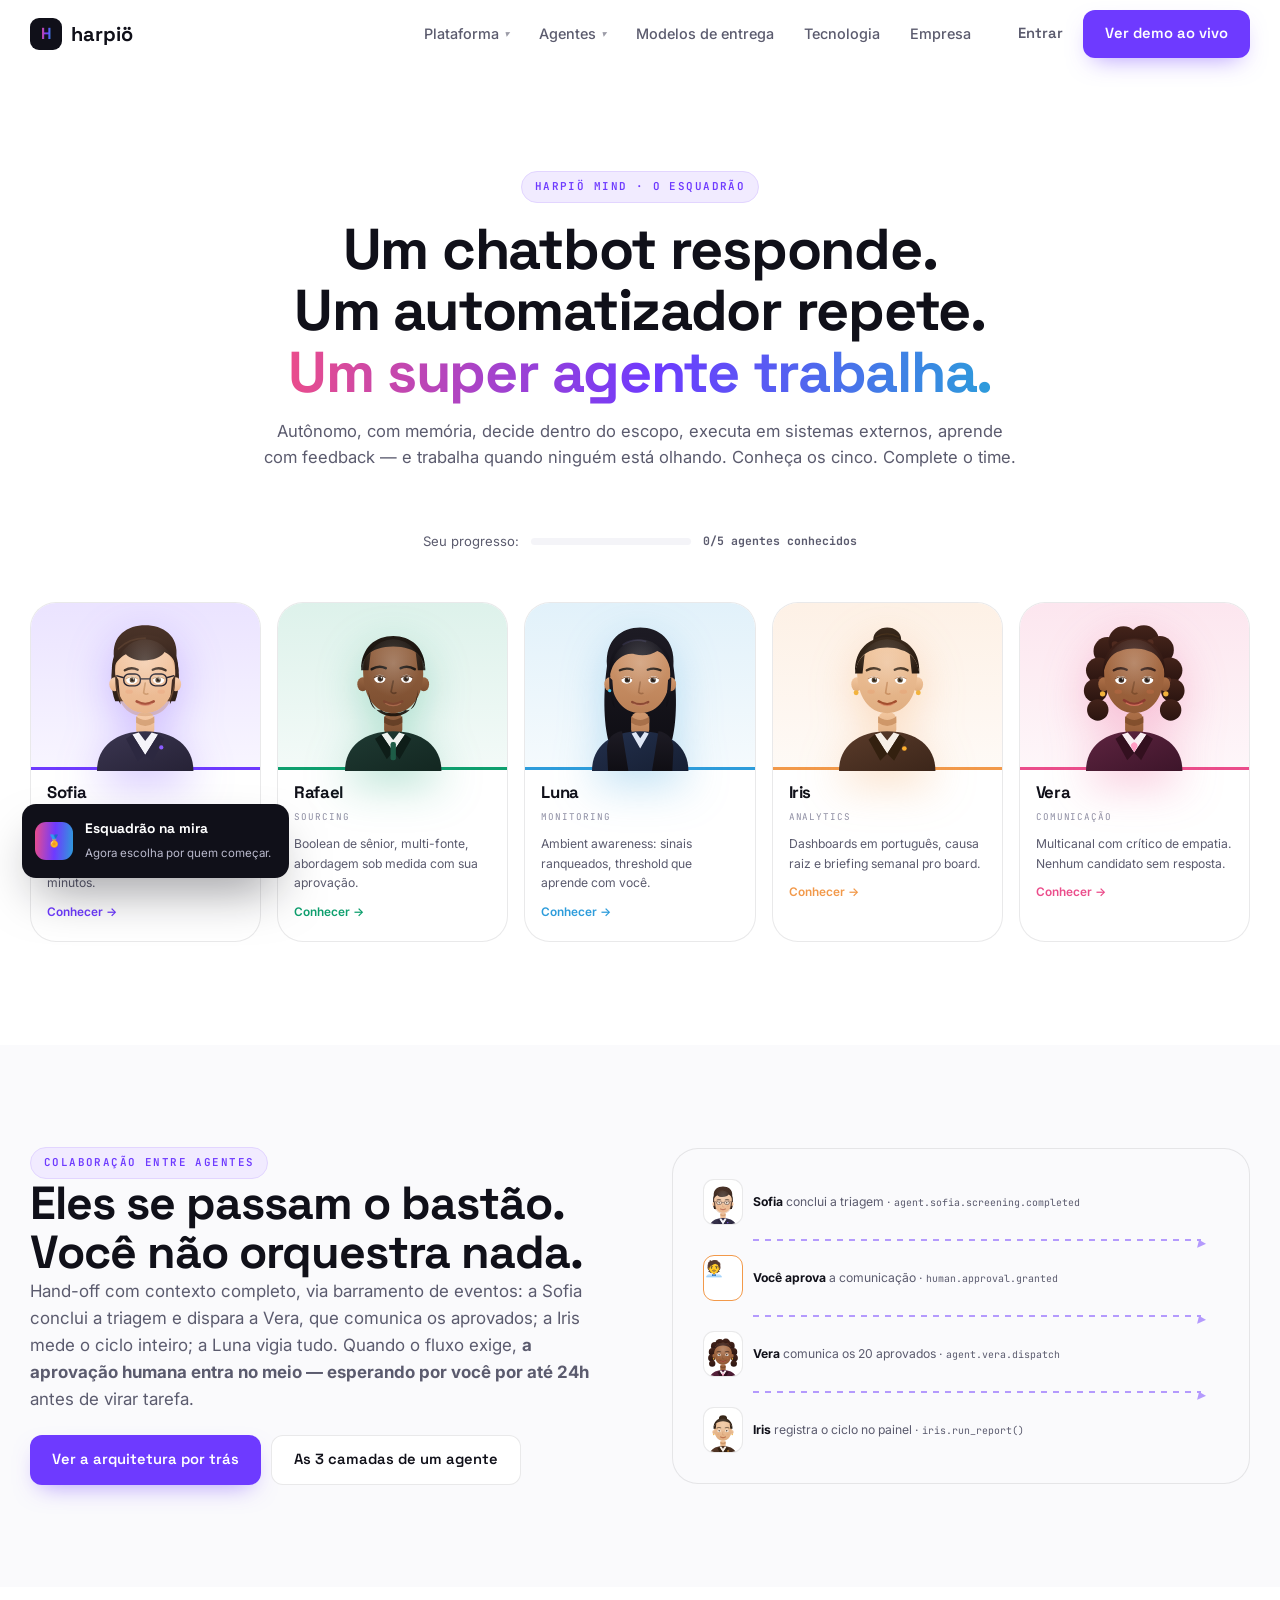
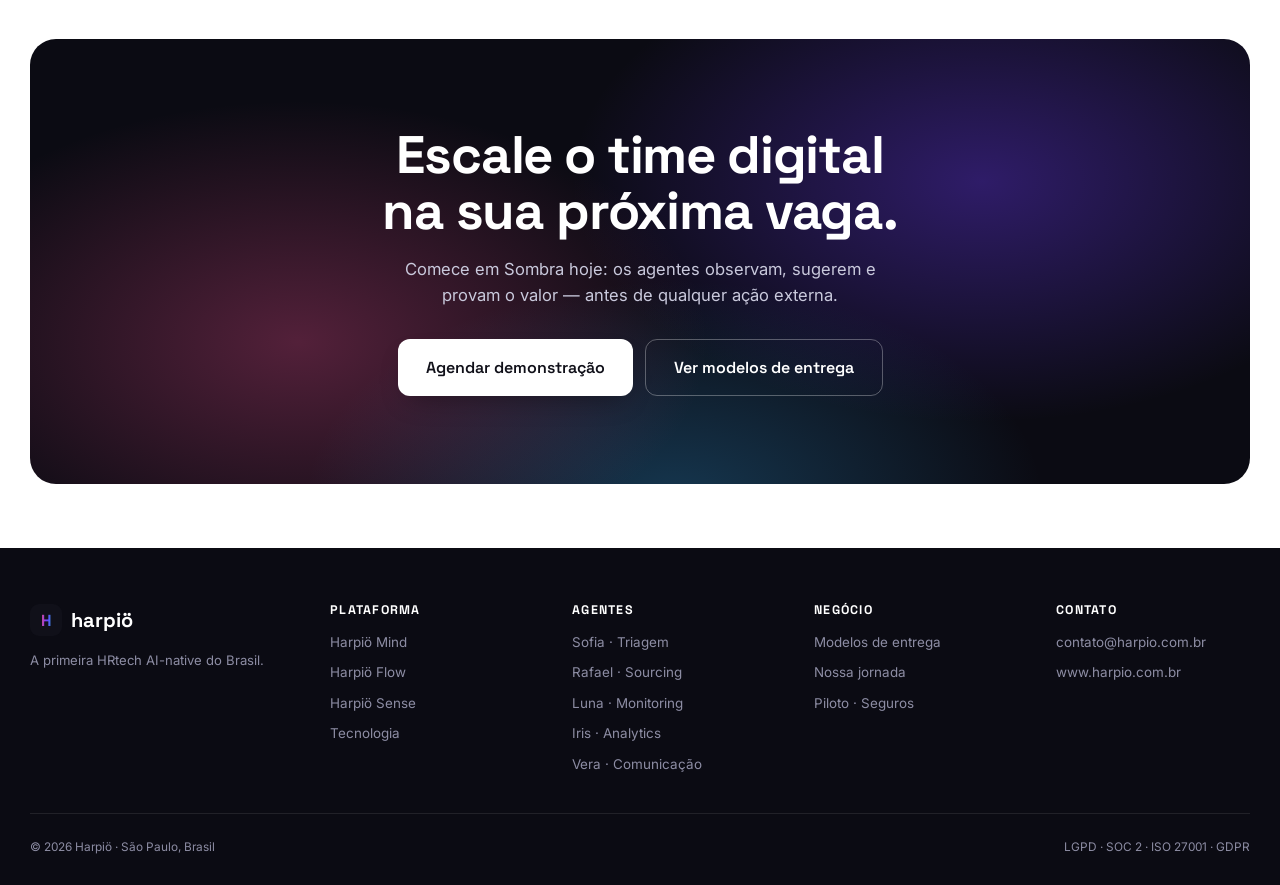
==== agentes/index.html @ d069aa5c "Reconstrói o site como plataforma multi-página profissional de R&S Reescrita completa centrada no mo" ====
<!DOCTYPE html>
<html lang="pt-BR">
<head>
  <meta charset="UTF-8" />
  <meta name="viewport" content="width=device-width, initial-scale=1.0" />
  <title>O time de Super Agentes — Harpiö Mind</title>
  <meta name="description" content="Sofia, Rafael, Luna, Iris e Vera: o esquadrão de super agentes de R&S da Harpiö. Conheça cada um e veja como eles colaboram entre si." />
  <link rel="preconnect" href="https://fonts.googleapis.com" />
  <link rel="preconnect" href="https://fonts.gstatic.com" crossorigin />
  <link href="https://fonts.googleapis.com/css2?family=Space+Grotesk:wght@400;500;600;700&family=Inter:wght@400;500;600;700&family=JetBrains+Mono:wght@400;500;600&display=swap" rel="stylesheet" />
  <link rel="stylesheet" href="../assets/css/styles.css" />
  <link rel="icon" href="data:image/svg+xml,<svg xmlns='http://www.w3.org/2000/svg' viewBox='0 0 64 64'><rect width='64' height='64' rx='15' fill='%23101019'/><text x='32' y='44' font-size='34' font-family='Arial' font-weight='bold' text-anchor='middle' fill='%236e3aff'>H</text></svg>" />
</head>
<body data-page="hub" data-sprite="../assets/img/personas.svg">

<div class="pbar" id="pbar" aria-hidden="true"></div>
<div class="toast" id="toast" role="status" aria-live="polite"><span class="toast__medal">🏅</span><div><b class="toast__title"></b><span class="toast__sub"></span></div></div>

<header class="header" id="header">
  <div class="container header__inner">
    <a href="../index.html" class="logo" aria-label="Harpiö"><span class="logo__mark"></span><span>harpiö</span></a>
    <nav class="nav" id="nav" aria-label="Principal">
      <div class="menu">
        <button aria-haspopup="true">Plataforma <i class="caretico">▾</i></button>
        <div class="menu__panel">
          <a href="../plataforma.html#mind"><span class="menu__dot" style="background:var(--violet)">◆</span><span><b>Harpiö Mind</b><span>5 super agentes · 500+ skills</span></span></a>
          <a href="../plataforma.html#flow"><span class="menu__dot" style="background:var(--blue)">▦</span><span><b>Harpiö Flow</b><span>o ATS nativo de agentes</span></span></a>
          <a href="../plataforma.html#sense"><span class="menu__dot" style="background:var(--amber)">✦</span><span><b>Harpiö Sense</b><span>capacitação AI-firsting</span></span></a>
        </div>
      </div>
      <div class="menu">
        <button aria-haspopup="true">Agentes <i class="caretico">▾</i></button>
        <div class="menu__panel">
          <a href="index.html"><span class="menu__dot" style="background:var(--ink)">★</span><span><b>Conhecer o time</b><span>o esquadrão completo</span></span></a>
          <a href="sofia.html"><span class="menu__face"><svg><use href="../assets/img/personas.svg#ps-sofia"/></svg></span><span><b>Sofia</b><span>Triagem</span></span></a>
          <a href="rafael.html"><span class="menu__face"><svg><use href="../assets/img/personas.svg#ps-rafael"/></svg></span><span><b>Rafael</b><span>Sourcing</span></span></a>
          <a href="luna.html"><span class="menu__face"><svg><use href="../assets/img/personas.svg#ps-luna"/></svg></span><span><b>Luna</b><span>Monitoring</span></span></a>
          <a href="iris.html"><span class="menu__face"><svg><use href="../assets/img/personas.svg#ps-iris"/></svg></span><span><b>Iris</b><span>Analytics</span></span></a>
          <a href="vera.html"><span class="menu__face"><svg><use href="../assets/img/personas.svg#ps-vera"/></svg></span><span><b>Vera</b><span>Comunicação</span></span></a>
        </div>
      </div>
      <a href="../modelos.html">Modelos de entrega</a>
      <a href="../tecnologia.html">Tecnologia</a>
      <a href="../empresa.html">Empresa</a>
    </nav>
    <div class="header__cta">
      <a href="#" class="btn btn--ghost">Entrar</a>
      <a href="../index.html#cta" class="btn btn--violet">Ver demo ao vivo</a>
    </div>
    <button class="burger" id="burger" aria-label="Abrir menu" aria-expanded="false"><span></span><span></span><span></span></button>
  </div>
</header>

<main>

<section class="section" style="padding-bottom:30px">
  <div class="container">
    <div class="section__head reveal">
      <span class="eyebrow">Harpiö Mind · o esquadrão</span>
      <h2 style="font-size:clamp(2.2rem,5vw,3.6rem)">Um chatbot responde.<br/>Um automatizador repete.<br/><span class="grad-text">Um super agente trabalha.</span></h2>
      <p>Autônomo, com memória, decide dentro do escopo, executa em sistemas externos, aprende com feedback — e trabalha quando ninguém está olhando. Conheça os cinco. Complete o time.</p>
    </div>
    <div class="teambar reveal d1">
      <span>Seu progresso:</span>
      <div class="teambar__track"><div class="teambar__fill"></div></div>
      <b><span data-teamcount>0</span>/5 agentes conhecidos</b>
    </div>
  </div>
</section>

<section class="section" style="padding-top:20px" data-achieve="hub|Esquadrão na mira|Agora escolha por quem começar.">
  <div class="container">
    <div class="team">
      <a class="tmember tmember--sofia reveal" href="sofia.html" data-member="sofia">
        <span class="tmember__check">✓</span>
        <div class="tmember__photo"><svg><use href="../assets/img/personas.svg#ps-sofia"/></svg></div>
        <div class="tmember__meta"><h3>Sofia</h3><span>Triagem</span><p>Avaliação multicritério com evidência. 240 CVs em ~12 minutos.</p><b class="tmember__cta">Conhecer →</b></div>
      </a>
      <a class="tmember tmember--rafael reveal d1" href="rafael.html" data-member="rafael">
        <span class="tmember__check">✓</span>
        <div class="tmember__photo"><svg><use href="../assets/img/personas.svg#ps-rafael"/></svg></div>
        <div class="tmember__meta"><h3>Rafael</h3><span>Sourcing</span><p>Boolean de sênior, multi-fonte, abordagem sob medida com sua aprovação.</p><b class="tmember__cta">Conhecer →</b></div>
      </a>
      <a class="tmember tmember--luna reveal d2" href="luna.html" data-member="luna">
        <span class="tmember__check">✓</span>
        <div class="tmember__photo"><svg><use href="../assets/img/personas.svg#ps-luna"/></svg></div>
        <div class="tmember__meta"><h3>Luna</h3><span>Monitoring</span><p>Ambient awareness: sinais ranqueados, threshold que aprende com você.</p><b class="tmember__cta">Conhecer →</b></div>
      </a>
      <a class="tmember tmember--iris reveal d3" href="iris.html" data-member="iris">
        <span class="tmember__check">✓</span>
        <div class="tmember__photo"><svg><use href="../assets/img/personas.svg#ps-iris"/></svg></div>
        <div class="tmember__meta"><h3>Iris</h3><span>Analytics</span><p>Dashboards em português, causa raiz e briefing semanal pro board.</p><b class="tmember__cta">Conhecer →</b></div>
      </a>
      <a class="tmember tmember--vera reveal d4" href="vera.html" data-member="vera">
        <span class="tmember__check">✓</span>
        <div class="tmember__photo"><svg><use href="../assets/img/personas.svg#ps-vera"/></svg></div>
        <div class="tmember__meta"><h3>Vera</h3><span>Comunicação</span><p>Multicanal com crítico de empatia. Nenhum candidato sem resposta.</p><b class="tmember__cta">Conhecer →</b></div>
      </a>
    </div>
  </div>
</section>

<section class="section section--alt">
  <div class="container collab">
    <div>
      <span class="eyebrow reveal">Colaboração entre agentes</span>
      <h2 class="reveal d1">Eles se passam o bastão.<br/>Você não orquestra nada.</h2>
      <p class="lead reveal d2">Hand-off com contexto completo, via barramento de eventos: a Sofia conclui a triagem e dispara a Vera, que comunica os aprovados; a Iris mede o ciclo inteiro; a Luna vigia tudo. Quando o fluxo exige, <strong>a aprovação humana entra no meio — esperando por você por até 24h</strong> antes de virar tarefa.</p>
      <div class="ahero__actions reveal d3" style="margin-top:22px">
        <a href="../tecnologia.html" class="btn btn--violet">Ver a arquitetura por trás</a>
        <a href="../plataforma.html#mind" class="btn btn--line">As 3 camadas de um agente</a>
      </div>
    </div>
    <div class="collab__diagram reveal d2" aria-hidden="true">
      <div class="collab__row">
        <span class="collab__face"><svg><use href="../assets/img/personas.svg#ps-sofia"/></svg></span>
        <p><b>Sofia</b> conclui a triagem · <span class="mono" style="font-size:.62rem">agent.sofia.screening.completed</span></p>
      </div>
      <div class="collab__row"><span style="width:40px"></span><i class="collab__arrow"></i><span style="width:8px"></span></div>
      <div class="collab__row">
        <span class="collab__face" style="border-color:var(--amber)">🧑‍💼</span>
        <p><b>Você aprova</b> a comunicação · <span class="mono" style="font-size:.62rem">human.approval.granted</span></p>
      </div>
      <div class="collab__row"><span style="width:40px"></span><i class="collab__arrow"></i><span style="width:8px"></span></div>
      <div class="collab__row">
        <span class="collab__face"><svg><use href="../assets/img/personas.svg#ps-vera"/></svg></span>
        <p><b>Vera</b> comunica os 20 aprovados · <span class="mono" style="font-size:.62rem">agent.vera.dispatch</span></p>
      </div>
      <div class="collab__row"><span style="width:40px"></span><i class="collab__arrow"></i><span style="width:8px"></span></div>
      <div class="collab__row">
        <span class="collab__face"><svg><use href="../assets/img/personas.svg#ps-iris"/></svg></span>
        <p><b>Iris</b> registra o ciclo no painel · <span class="mono" style="font-size:.62rem">iris.run_report()</span></p>
      </div>
    </div>
  </div>
</section>

<section class="ctafinal">
  <div class="container">
    <div class="ctafinal__box reveal">
      <h2>Escale o time digital<br/>na sua próxima vaga.</h2>
      <p>Comece em Sombra hoje: os agentes observam, sugerem e provam o valor — antes de qualquer ação externa.</p>
      <div class="ctafinal__actions">
        <a href="mailto:contato@harpio.com.br" class="btn btn--white btn--lg">Agendar demonstração</a>
        <a href="../modelos.html" class="btn btn--line btn--lg" style="border-color:rgba(255,255,255,.3);color:#fff;background:transparent">Ver modelos de entrega</a>
      </div>
    </div>
  </div>
</section>
</main>

<footer class="footer">
  <div class="container footer__grid">
    <div class="footer__brand"><a href="../index.html" class="logo"><span class="logo__mark"></span><span>harpiö</span></a><p>A primeira HRtech AI-native do Brasil.</p></div>
    <nav class="footer__col" aria-label="Plataforma"><h4>Plataforma</h4><a href="../plataforma.html#mind">Harpiö Mind</a><a href="../plataforma.html#flow">Harpiö Flow</a><a href="../plataforma.html#sense">Harpiö Sense</a><a href="../tecnologia.html">Tecnologia</a></nav>
    <nav class="footer__col" aria-label="Agentes"><h4>Agentes</h4><a href="sofia.html">Sofia · Triagem</a><a href="rafael.html">Rafael · Sourcing</a><a href="luna.html">Luna · Monitoring</a><a href="iris.html">Iris · Analytics</a><a href="vera.html">Vera · Comunicação</a></nav>
    <nav class="footer__col" aria-label="Negócio"><h4>Negócio</h4><a href="../modelos.html">Modelos de entrega</a><a href="../empresa.html#jornada">Nossa jornada</a><a href="../empresa.html#piloto">Piloto · Seguros</a></nav>
    <nav class="footer__col" aria-label="Contato"><h4>Contato</h4><a href="mailto:contato@harpio.com.br">contato@harpio.com.br</a><a href="#">www.harpio.com.br</a></nav>
  </div>
  <div class="container footer__base"><span>© 2026 Harpiö · São Paulo, Brasil</span><span>LGPD · SOC 2 · ISO 27001 · GDPR</span></div>
</footer>

<script src="../assets/js/main.js"></script>
</body>
</html>
---- assets/css/styles.css ----
/* ════════════════════════════════════════════════════════════
   HARPIÖ v3 · Plataforma AI-native de R&S
   Design profissional: branco/ink, violeta como acento,
   gradiente reservado a destaques. Demos de produto animadas,
   navegação gamificada, múltiplas páginas.
═════════════════════════════════════════════════════════════ */

@property --ga { syntax: "<angle>"; initial-value: 0deg; inherits: false; }

:root {
  --ink: #101019;
  --ink-2: #2a2a38;
  --soft: #5b5b6e;
  --faint: #8e8ea3;
  --paper: #ffffff;
  --bg: #fafafc;
  --surface: #f4f4f8;
  --line: rgba(16, 16, 25, 0.09);

  --violet: #6e3aff;
  --violet-soft: #f1ebff;
  --pink: #eb4d8b;
  --blue: #2d9cdb;
  --green: #0e9f6e;
  --amber: #f2994a;
  --red: #e5484d;

  --c-sofia: #6e3aff;
  --c-rafael: #0e9f6e;
  --c-luna: #2d9cdb;
  --c-iris: #f2994a;
  --c-vera: #eb4d8b;

  --grad: linear-gradient(93deg, #eb4d8b, #6e3aff 52%, #2d9cdb);

  --dark: #0b0b13;
  --dark-2: #12121d;
  --dline: rgba(255, 255, 255, 0.09);
  --dtext: #e8e8f2;
  --dsoft: #8d8da4;
  --neon: #3ddc97;

  --fd: "Space Grotesk", system-ui, sans-serif;
  --fb: "Inter", system-ui, sans-serif;
  --fm: "JetBrains Mono", ui-monospace, monospace;

  --r-sm: 12px;
  --r: 18px;
  --r-lg: 26px;
  --sh: 0 24px 60px -28px rgba(16, 16, 25, 0.25);
  --sh-soft: 0 10px 30px -16px rgba(16, 16, 25, 0.16);
  --hh: 68px;
}

*, *::before, *::after { box-sizing: border-box; margin: 0; padding: 0; }
html { scroll-behavior: smooth; scroll-padding-top: calc(var(--hh) + 16px); }
body { font-family: var(--fb); color: var(--ink); background: var(--paper); line-height: 1.6; -webkit-font-smoothing: antialiased; overflow-x: hidden; }
img, svg { display: block; max-width: 100%; }
a { color: inherit; text-decoration: none; }
ul, ol { list-style: none; }
button { font: inherit; background: none; border: none; cursor: pointer; color: inherit; }
::selection { background: var(--violet); color: #fff; }

h1, h2, h3, h4 { font-family: var(--fd); font-weight: 700; line-height: 1.07; letter-spacing: -0.022em; }
h1 { font-size: clamp(2.4rem, 5.6vw, 4.1rem); }
h2 { font-size: clamp(1.8rem, 3.8vw, 2.9rem); }
h3 { font-size: 1.25rem; }

.container { width: min(1220px, 100% - 48px); margin-inline: auto; }
.container--narrow { width: min(860px, 100% - 48px); }
.grad-text { background: var(--grad); -webkit-background-clip: text; background-clip: text; -webkit-text-fill-color: transparent; }

.reveal { opacity: 0; transform: translateY(24px); transition: opacity .7s ease, transform .7s cubic-bezier(.22,1,.36,1); }
.reveal.is-in { opacity: 1; transform: none; }
.d1 { transition-delay: .07s } .d2 { transition-delay: .14s } .d3 { transition-delay: .21s } .d4 { transition-delay: .28s }

/* ── botões ── */
.btn { display: inline-flex; align-items: center; justify-content: center; gap: 8px; font-family: var(--fd); font-weight: 600; font-size: .92rem; padding: 12px 22px; border-radius: 12px; white-space: nowrap; transition: transform .16s, box-shadow .16s, background .16s, color .16s, border-color .16s; }
.btn:hover { transform: translateY(-2px); }
.btn--primary { background: var(--ink); color: #fff; }
.btn--primary:hover { box-shadow: 0 14px 30px -12px rgba(16,16,25,.5); }
.btn--violet { background: var(--violet); color: #fff; box-shadow: 0 10px 24px -10px rgba(110,58,255,.55); }
.btn--violet:hover { box-shadow: 0 16px 32px -10px rgba(110,58,255,.6); }
.btn--grad { background: var(--grad); color: #fff; box-shadow: 0 10px 26px -10px rgba(110,58,255,.5); }
.btn--line { border: 1.5px solid var(--line); background: #fff; color: var(--ink); }
.btn--line:hover { border-color: var(--violet); color: var(--violet); }
.btn--ghost { color: var(--soft); padding-inline: 12px; }
.btn--ghost:hover { color: var(--ink); }
.btn--white { background: #fff; color: var(--ink); box-shadow: 0 12px 28px -12px rgba(0,0,0,.4); }
.btn--lg { padding: 15px 28px; font-size: 1rem; }
.btn--sm { padding: 8px 16px; font-size: .8rem; }

.eyebrow { display: inline-flex; align-items: center; gap: 8px; font-family: var(--fm); font-size: .68rem; font-weight: 600; text-transform: uppercase; letter-spacing: .13em; color: var(--violet); background: var(--violet-soft); border: 1px solid #e2d5ff; padding: 6px 13px; border-radius: 999px; }
.eyebrow--dark { color: var(--neon); background: rgba(61,220,151,.08); border-color: rgba(61,220,151,.22); }
.lead { color: var(--soft); font-size: 1.06rem; }
.mono { font-family: var(--fm); }

.section { padding: clamp(64px, 8vw, 110px) 0; }
.section--alt { background: var(--bg); }
.section--dark { background: var(--dark); color: var(--dtext); }
.section--dark h2, .section--dark h3 { color: #fff; }
.section__head { max-width: 760px; margin: 0 auto clamp(36px, 5vw, 60px); text-align: center; }
.section__head h2 { margin-top: 16px; }
.section__head p { color: var(--soft); margin-top: 14px; font-size: 1.04rem; }
.section--dark .section__head p { color: var(--dsoft); }
.rowhead { display: grid; grid-template-columns: 1.05fr .95fr; gap: 40px; align-items: end; margin-bottom: clamp(32px, 4vw, 52px); }
.rowhead h2 { margin-top: 14px; }
.rowhead p { color: var(--soft); padding-bottom: 4px; }
.section--dark .rowhead p { color: var(--dsoft); }

/* ════════ GAMIFICAÇÃO · barra, trilha, conquistas ════════ */
.pbar { position: fixed; top: 0; left: 0; height: 3px; width: 0; background: var(--grad); z-index: 90; transition: width .15s linear; }

.rail { position: fixed; right: 22px; top: 50%; transform: translateY(-50%); z-index: 40; display: flex; flex-direction: column; gap: 14px; align-items: center; }
.rail::before { content: ""; position: absolute; top: 6px; bottom: 6px; width: 2px; background: var(--line); z-index: -1; }
.rail a { position: relative; width: 11px; height: 11px; border-radius: 50%; background: #fff; border: 2px solid var(--line); transition: all .25s; }
.rail a:hover { border-color: var(--violet); transform: scale(1.25); }
.rail a.is-active { background: var(--violet); border-color: var(--violet); box-shadow: 0 0 0 5px rgba(110,58,255,.15); }
.rail a span { position: absolute; right: 22px; top: 50%; transform: translateY(-50%); font-family: var(--fm); font-size: .62rem; font-weight: 600; white-space: nowrap; background: var(--ink); color: #fff; padding: 4px 10px; border-radius: 7px; opacity: 0; pointer-events: none; transition: opacity .2s; }
.rail a:hover span { opacity: 1; }
.rail__score { font-family: var(--fm); font-size: .6rem; font-weight: 700; color: var(--violet); background: var(--violet-soft); border: 1px solid #e2d5ff; padding: 4px 7px; border-radius: 8px; }

.toast { position: fixed; left: 22px; bottom: 22px; z-index: 95; display: flex; align-items: center; gap: 12px; background: var(--ink); color: #fff; border-radius: 14px; padding: 13px 18px 13px 13px; box-shadow: 0 24px 50px -16px rgba(16,16,25,.5); transform: translateY(140%); transition: transform .5s cubic-bezier(.22,1,.36,1); max-width: 340px; }
.toast.is-on { transform: none; }
.toast__medal { width: 38px; height: 38px; flex-shrink: 0; display: grid; place-items: center; font-size: 1.1rem; background: var(--grad); border-radius: 11px; }
.toast b { display: block; font-family: var(--fd); font-size: .86rem; }
.toast span { font-size: .72rem; color: #b9b9cc; }

/* ════════ HEADER ════════ */
.header { position: sticky; top: 0; z-index: 50; background: rgba(255,255,255,.85); backdrop-filter: blur(16px); -webkit-backdrop-filter: blur(16px); border-bottom: 1px solid transparent; transition: border-color .3s, box-shadow .3s; }
.header.is-scrolled { border-bottom-color: var(--line); box-shadow: 0 8px 28px -22px rgba(16,16,25,.4); }
.header__inner { display: flex; align-items: center; gap: 22px; height: var(--hh); }
.logo { display: flex; align-items: center; gap: 9px; font-family: var(--fd); font-weight: 700; font-size: 1.25rem; }
.logo__mark { width: 32px; height: 32px; display: grid; place-items: center; color: #fff; font-size: 1rem; border-radius: 9px; background: var(--ink); }
.logo__mark::after { content: "H"; background: var(--grad); -webkit-background-clip: text; background-clip: text; -webkit-text-fill-color: transparent; }

.nav { display: flex; gap: 4px; margin-left: auto; font-size: .9rem; font-weight: 500; color: var(--soft); align-items: center; }
.nav > a, .menu > button { padding: 8px 13px; border-radius: 9px; transition: background .2s, color .2s; display: flex; align-items: center; gap: 5px; }
.nav > a:hover, .menu > button:hover { background: var(--surface); color: var(--ink); }
.nav > a.is-here { color: var(--violet); font-weight: 600; }
.menu { position: relative; }
.menu__panel { position: absolute; top: calc(100% + 8px); left: 0; min-width: 250px; background: #fff; border: 1px solid var(--line); border-radius: 14px; box-shadow: var(--sh); padding: 8px; opacity: 0; visibility: hidden; transform: translateY(8px); transition: all .22s; }
.menu:hover .menu__panel, .menu:focus-within .menu__panel { opacity: 1; visibility: visible; transform: none; }
.menu__panel a { display: flex; align-items: center; gap: 11px; padding: 10px 12px; border-radius: 10px; transition: background .15s; }
.menu__panel a:hover { background: var(--surface); }
.menu__panel a b { display: block; font-size: .86rem; color: var(--ink); font-weight: 600; }
.menu__panel a span { display: block; font-size: .7rem; color: var(--faint); }
.menu__dot { width: 30px; height: 30px; flex-shrink: 0; border-radius: 9px; display: grid; place-items: center; font-size: .8rem; color: #fff; }
.menu__face { width: 30px; height: 35px; flex-shrink: 0; border-radius: 9px; overflow: hidden; background: var(--surface); }
.menu__face svg { width: 100%; height: 120%; }
.caretico { font-size: .6rem; opacity: .6; }
.header__cta { display: flex; gap: 8px; }
.burger { display: none; flex-direction: column; gap: 5px; padding: 8px; }
.burger span { width: 22px; height: 2px; background: var(--ink); border-radius: 2px; }

/* ════════ HERO HOME ════════ */
.hero { position: relative; padding: clamp(48px, 6vw, 84px) 0 clamp(60px, 7vw, 96px); overflow: hidden; background: radial-gradient(70% 60% at 50% -8%, #f3edff 0%, rgba(243,237,255,0) 70%), var(--paper); }
.hero__grid { display: grid; grid-template-columns: .92fr 1.08fr; gap: clamp(36px, 5vw, 70px); align-items: center; }
.hero h1 { margin: 18px 0 16px; }
.hero__sub { color: var(--soft); font-size: 1.08rem; max-width: 50ch; }
.hero__sub strong { color: var(--ink); }
.hero__actions { display: flex; flex-wrap: wrap; gap: 12px; margin-top: 28px; }
.hero__proof { display: flex; flex-wrap: wrap; gap: clamp(18px, 2.6vw, 38px); margin-top: 38px; padding-top: 24px; border-top: 1px solid var(--line); }
.hero__proof li strong { font-family: var(--fd); font-size: 1.5rem; display: block; line-height: 1.1; }
.hero__proof li span { font-size: .74rem; color: var(--faint); }

/* ── janela de app (Flow) ── */
.window { position: relative; background: #fff; border: 1px solid var(--line); border-radius: 16px; box-shadow: var(--sh); overflow: hidden; font-size: .8rem; }
.window__bar { display: flex; align-items: center; gap: 10px; padding: 10px 14px; background: var(--bg); border-bottom: 1px solid var(--line); }
.wdots { display: flex; gap: 6px; }
.wdots i { width: 9px; height: 9px; border-radius: 50%; }
.wdots i:nth-child(1){background:#ff5f57}.wdots i:nth-child(2){background:#febc2e}.wdots i:nth-child(3){background:#28c840}
.window__url { flex: 1; max-width: 360px; margin-inline: auto; font-family: var(--fm); font-size: .64rem; color: var(--faint); background: #fff; border: 1px solid var(--line); border-radius: 8px; padding: 5px 12px; text-align: center; overflow: hidden; white-space: nowrap; text-overflow: ellipsis; }
.window__presence { display: flex; align-items: center; }
.presence { width: 24px; height: 24px; border-radius: 50%; border: 2px solid #fff; overflow: hidden; margin-left: -7px; position: relative; background: var(--surface); }
.presence svg { width: 100%; height: 130%; }
.presence i { position: absolute; right: 0; bottom: 0; width: 7px; height: 7px; border-radius: 50%; background: var(--green); border: 1.5px solid #fff; }

.window__body { display: grid; grid-template-columns: 148px 1fr 188px; min-height: 420px; }
.wside { border-right: 1px solid var(--line); background: var(--bg); padding: 14px 10px; display: flex; flex-direction: column; gap: 2px; }
.wside__logo { font-family: var(--fd); font-weight: 700; font-size: .8rem; padding: 0 8px 12px; }
.wside a { display: flex; align-items: center; gap: 8px; font-size: .72rem; font-weight: 500; color: var(--soft); padding: 7px 9px; border-radius: 8px; }
.wside a.is-on { background: var(--violet-soft); color: var(--violet); font-weight: 600; }
.wside a i { width: 7px; height: 7px; border-radius: 3px; background: currentColor; opacity: .55; }
.wside__foot { margin-top: auto; font-family: var(--fm); font-size: .58rem; color: var(--faint); padding: 8px; border-top: 1px dashed var(--line); }

.wmain { padding: 14px; display: flex; flex-direction: column; gap: 12px; min-width: 0; }
.wkpis { display: flex; gap: 8px; }
.wkpi { flex: 1; background: var(--bg); border: 1px solid var(--line); border-radius: 10px; padding: 8px 11px; }
.wkpi b { font-family: var(--fd); font-size: 1.02rem; display: block; line-height: 1.15; }
.wkpi span { font-size: .6rem; color: var(--faint); }
.wkpi em { font-style: normal; font-size: .58rem; font-weight: 700; color: var(--green); }
.wkpi em.down { color: var(--green); }

.kanban { display: grid; grid-template-columns: repeat(3, 1fr); gap: 8px; flex: 1; }
.kcol { background: var(--bg); border: 1px solid var(--line); border-radius: 12px; padding: 8px; display: flex; flex-direction: column; gap: 7px; min-width: 0; }
.kcol__head { display: flex; justify-content: space-between; align-items: center; font-size: .62rem; font-weight: 700; text-transform: uppercase; letter-spacing: .06em; color: var(--soft); padding: 2px 4px 4px; }
.kcol__head b { font-family: var(--fm); font-weight: 600; color: var(--faint); background: #fff; border: 1px solid var(--line); border-radius: 6px; padding: 1px 7px; }
.kcard { background: #fff; border: 1px solid var(--line); border-radius: 10px; padding: 8px 9px; box-shadow: 0 2px 6px -3px rgba(16,16,25,.12); transition: transform .9s cubic-bezier(.45,.05,.2,1), box-shadow .3s, opacity .4s; position: relative; }
.kcard b { display: block; font-size: .7rem; font-weight: 600; }
.kcard span { font-size: .58rem; color: var(--faint); }
.kcard.is-lift { box-shadow: 0 16px 30px -10px rgba(110,58,255,.4); z-index: 5; }
.kanban-drop { display: flex; flex-direction: column; gap: 7px; flex: 1; min-height: 40px; }
.screen__list { display: flex; flex-direction: column; gap: 8px; }
.channels { opacity: 0; transition: opacity .6s ease; }
.kscore { position: absolute; top: 7px; right: 8px; font-family: var(--fm); font-size: .6rem; font-weight: 700; color: #fff; background: var(--green); border-radius: 6px; padding: 1px 6px; opacity: 0; transform: scale(.4); transition: all .35s cubic-bezier(.34,1.56,.64,1); }
.kscore.is-on { opacity: 1; transform: none; }
.kghost { opacity: .35; border-style: dashed; }

.wrail { border-left: 1px solid var(--line); background: var(--bg); padding: 12px 10px; display: flex; flex-direction: column; gap: 10px; min-width: 0; }
.wrail__title { font-size: .6rem; font-weight: 700; text-transform: uppercase; letter-spacing: .08em; color: var(--faint); }
.feed { display: flex; flex-direction: column; gap: 6px; min-height: 132px; }
.feed__item { display: flex; gap: 7px; align-items: flex-start; background: #fff; border: 1px solid var(--line); border-radius: 9px; padding: 6px 8px; animation: feed-in .45s cubic-bezier(.22,1,.36,1); }
@keyframes feed-in { from { opacity: 0; transform: translateY(8px) } }
.feed__ava { width: 18px; height: 18px; border-radius: 50%; flex-shrink: 0; overflow: hidden; background: var(--surface); }
.feed__ava svg { width: 100%; height: 135%; }
.feed__item p { font-size: .6rem; line-height: 1.35; color: var(--ink-2); }
.feed__item p b { color: var(--ink); }
.feed__item time { font-size: .52rem; color: var(--faint); }

.console { background: var(--dark); border-radius: 10px; padding: 9px 10px; flex: 1; display: flex; flex-direction: column; gap: 4px; overflow: hidden; min-height: 120px; }
.console__title { font-family: var(--fm); font-size: .54rem; color: var(--dsoft); text-transform: uppercase; letter-spacing: .1em; margin-bottom: 2px; }
.console p { font-family: var(--fm); font-size: .58rem; color: #c8c8da; white-space: nowrap; overflow: hidden; text-overflow: ellipsis; animation: feed-in .4s ease; }
.console p b { color: var(--neon); font-weight: 500; }
.console p i { color: #7da9ff; font-style: normal; }

/* cursores de agente (multiplayer) */
.cursor { position: absolute; z-index: 20; left: 0; top: 0; pointer-events: none; transition: transform 1.1s cubic-bezier(.45,.05,.2,1), opacity .4s; opacity: 0; }
.cursor.is-on { opacity: 1; }
.cursor svg { width: 15px; height: 15px; filter: drop-shadow(0 2px 4px rgba(0,0,0,.3)); }
.cursor span { position: absolute; left: 13px; top: 13px; font-family: var(--fm); font-size: .56rem; font-weight: 600; color: #fff; padding: 2px 8px; border-radius: 99px; white-space: nowrap; }
.cursor--sofia span { background: var(--c-sofia); } .cursor--sofia svg path { fill: var(--c-sofia); }
.cursor--vera span { background: var(--c-vera); } .cursor--vera svg path { fill: var(--c-vera); }
.cursor--luna span { background: var(--c-luna); } .cursor--luna svg path { fill: var(--c-luna); }
.cursor--rafael span { background: var(--c-rafael); } .cursor--rafael svg path { fill: var(--c-rafael); }
.cursor--iris span { background: var(--c-iris); } .cursor--iris svg path { fill: var(--c-iris); }

.wtoast { position: absolute; right: 14px; bottom: 14px; z-index: 15; display: flex; gap: 8px; align-items: center; background: var(--ink); color: #fff; border-radius: 11px; padding: 9px 13px; font-size: .64rem; box-shadow: 0 18px 36px -12px rgba(16,16,25,.5); transform: translateY(130%); opacity: 0; transition: all .5s cubic-bezier(.22,1,.36,1); max-width: 78%; }
.wtoast.is-on { transform: none; opacity: 1; }
.wtoast i { width: 8px; height: 8px; border-radius: 50%; background: var(--amber); flex-shrink: 0; animation: blinkdot 1.4s infinite; }
@keyframes blinkdot { 50% { opacity: .3 } }
.wtoast b { font-weight: 600; }

/* ════════ LOGOS ════════ */
.logos { border-block: 1px solid var(--line); padding: 22px 0; background: var(--bg); }
.logos__inner { display: flex; flex-wrap: wrap; align-items: center; justify-content: center; gap: 14px 36px; }
.logos__label { font-size: .68rem; text-transform: uppercase; letter-spacing: .14em; color: var(--faint); }
.logos__inner span:not(.logos__label) { font-family: var(--fd); font-weight: 600; font-size: 1rem; color: #b4b4c4; transition: color .25s; }
.logos__inner span:not(.logos__label):hover { color: var(--ink); }

/* ════════ DORES ════════ */
.grid-2 { display: grid; grid-template-columns: 1fr 1fr; gap: 18px; }
.grid-3 { display: grid; grid-template-columns: repeat(3, 1fr); gap: 18px; }
.grid-4 { display: grid; grid-template-columns: repeat(4, 1fr); gap: 18px; }
.pain { background: #fff; border: 1px solid var(--line); border-radius: var(--r); padding: 26px; transition: transform .25s, box-shadow .25s; }
.pain:hover { transform: translateY(-5px); box-shadow: var(--sh-soft); }
.pain__num { font-family: var(--fm); font-size: .66rem; font-weight: 600; color: var(--red); background: #feecec; border-radius: 7px; padding: 3px 9px; }
.pain h3 { font-size: 1.06rem; margin: 14px 0 8px; }
.pain p { font-size: .9rem; color: var(--soft); }
.pain__stat { display: block; margin-top: 14px; padding-top: 12px; border-top: 1px dashed var(--line); font-family: var(--fm); font-size: .66rem; color: var(--faint); }

/* ════════ PILARES MIND/FLOW/SENSE ════════ */
.pillar { position: relative; background: #fff; border: 1px solid var(--line); border-radius: var(--r-lg); padding: 30px 28px; overflow: hidden; transition: transform .25s, box-shadow .25s; }
.pillar:hover { transform: translateY(-6px); box-shadow: var(--sh); }
.pillar::before { content: ""; position: absolute; inset: 0 0 auto; height: 4px; background: var(--accent, var(--violet)); }
.pillar--mind { --accent: var(--violet); } .pillar--flow { --accent: var(--blue); } .pillar--sense { --accent: var(--amber); }
.pillar__tag { font-family: var(--fm); font-size: .62rem; font-weight: 600; text-transform: uppercase; letter-spacing: .1em; color: var(--accent); }
.pillar h3 { font-size: 1.4rem; margin: 10px 0 8px; }
.pillar p { font-size: .92rem; color: var(--soft); }
.pillar ul { margin-top: 16px; display: flex; flex-direction: column; gap: 8px; }
.pillar li { position: relative; padding-left: 22px; font-size: .86rem; color: var(--ink-2); }
.pillar li::before { content: "→"; position: absolute; left: 0; color: var(--accent); font-weight: 700; }
.pillar .btn { margin-top: 22px; }

/* ════════ TIME (cards de retrato) ════════ */
.team { display: grid; grid-template-columns: repeat(5, 1fr); gap: 16px; }
.tmember { --ac: var(--c-sofia); position: relative; background: #fff; border: 1px solid var(--line); border-radius: var(--r-lg); overflow: hidden; transition: transform .28s, box-shadow .28s; display: flex; flex-direction: column; }
.tmember:hover { transform: translateY(-8px); box-shadow: var(--sh); }
.tmember--sofia { --ac: var(--c-sofia) } .tmember--rafael { --ac: var(--c-rafael) } .tmember--luna { --ac: var(--c-luna) } .tmember--iris { --ac: var(--c-iris) } .tmember--vera { --ac: var(--c-vera) }
.tmember__photo { position: relative; background: linear-gradient(180deg, color-mix(in srgb, var(--ac) 14%, #fff), color-mix(in srgb, var(--ac) 5%, #fff)); padding: 18px 18px 0; }
.tmember__photo svg { width: 82%; margin: 0 auto -4px; filter: drop-shadow(0 14px 22px color-mix(in srgb, var(--ac) 30%, transparent)); transition: transform .3s; }
.tmember:hover .tmember__photo svg { transform: scale(1.04); }
.tmember__check { position: absolute; top: 10px; right: 10px; width: 24px; height: 24px; display: grid; place-items: center; background: var(--green); color: #fff; font-size: .66rem; font-weight: 800; border-radius: 50%; opacity: 0; transform: scale(.5); transition: all .3s; }
.tmember.is-met .tmember__check { opacity: 1; transform: none; }
.tmember__meta { padding: 14px 16px 18px; border-top: 3px solid var(--ac); }
.tmember__meta h3 { font-size: 1.05rem; }
.tmember__meta > span { font-family: var(--fm); font-size: .58rem; text-transform: uppercase; letter-spacing: .1em; color: var(--faint); }
.tmember__meta p { font-size: .76rem; color: var(--soft); margin-top: 7px; }
.tmember__cta { margin-top: 10px; font-size: .74rem; font-weight: 600; color: var(--ac); display: inline-flex; gap: 5px; align-items: center; }
.teambar { display: flex; align-items: center; justify-content: center; gap: 12px; margin-top: 26px; font-size: .82rem; color: var(--soft); }
.teambar__track { width: 160px; height: 7px; background: var(--surface); border-radius: 99px; overflow: hidden; }
.teambar__fill { height: 100%; width: 0%; background: var(--grad); border-radius: 99px; transition: width .6s ease; }
.teambar b { font-family: var(--fm); font-size: .72rem; }

/* ════════ WIDGETS VIVOS ════════ */
.widgets { display: grid; grid-template-columns: repeat(3, 1fr); gap: 16px; }
.widget { background: #fff; border: 1px solid var(--line); border-radius: var(--r); padding: 20px; display: flex; flex-direction: column; gap: 14px; min-height: 218px; transition: transform .25s, box-shadow .25s; }
.widget:hover { transform: translateY(-4px); box-shadow: var(--sh-soft); }
.widget__head { display: flex; justify-content: space-between; align-items: center; gap: 8px; }
.widget__head h4 { font-size: .94rem; }
.fnchip { font-family: var(--fm); font-size: .58rem; font-weight: 600; color: var(--violet); background: var(--violet-soft); padding: 3px 9px; border-radius: 7px; white-space: nowrap; }
.widget__foot { margin-top: auto; font-size: .68rem; color: var(--faint); }

.funnel { display: flex; flex-direction: column; gap: 7px; }
.funnel__row { display: grid; grid-template-columns: 76px 1fr 38px; align-items: center; gap: 9px; font-size: .68rem; color: var(--soft); }
.funnel__bar { height: 14px; border-radius: 7px; background: var(--surface); overflow: hidden; }
.funnel__bar i { display: block; height: 100%; width: 0; border-radius: 7px; background: var(--grad); transition: width 1s cubic-bezier(.22,1,.36,1); }
.funnel__row b { font-family: var(--fm); font-size: .64rem; text-align: right; }

.cal { display: grid; grid-template-columns: repeat(5, 1fr); gap: 5px; }
.cal span { font-size: .54rem; text-align: center; color: var(--faint); font-family: var(--fm); }
.cal i { height: 26px; border-radius: 7px; background: var(--surface); border: 1px dashed var(--line); transition: all .35s; position: relative; }
.cal i.is-busy { background: var(--violet-soft); border: 1px solid #d9c8ff; }
.cal i.is-set { background: var(--violet); border-color: var(--violet); }
.cal i.is-set::after { content: "✓"; position: absolute; inset: 0; display: grid; place-items: center; color: #fff; font-size: .6rem; font-weight: 800; }

.inbox { display: flex; flex-direction: column; gap: 7px; }
.inbox__msg { display: flex; gap: 8px; align-items: flex-start; font-size: .68rem; background: var(--bg); border: 1px solid var(--line); border-radius: 10px; padding: 8px 10px; animation: feed-in .45s ease; }
.inbox__msg i { width: 7px; height: 7px; margin-top: 5px; border-radius: 50%; background: var(--c-vera); flex-shrink: 0; }
.inbox__msg.reply i { background: var(--green); }
.inbox__msg b { font-weight: 600; }
.inbox__msg span { color: var(--soft); }

.gaugewrap { display: flex; align-items: center; gap: 16px; }
.gauge { position: relative; width: 110px; }
.gauge svg { width: 100%; }
.gauge__bg { stroke: var(--surface); }
.gauge__val { stroke: url(#gradline); stroke-dasharray: 126; stroke-dashoffset: 126; transition: stroke-dashoffset 1.4s cubic-bezier(.22,1,.36,1); }
.gauge b { position: absolute; inset: auto 0 4px; text-align: center; font-family: var(--fd); font-size: 1.3rem; }
.gaugewrap p { font-size: .72rem; color: var(--soft); }
.gaugewrap p b { color: var(--green); }

.alerts { display: flex; flex-direction: column; gap: 7px; min-height: 108px; }
.alert { display: flex; gap: 9px; align-items: center; font-size: .66rem; background: var(--bg); border: 1px solid var(--line); border-left: 3px solid var(--amber); border-radius: 9px; padding: 8px 10px; animation: feed-in .45s ease; }
.alert--hi { border-left-color: var(--red); }
.alert--ok { border-left-color: var(--green); }
.alert b { font-weight: 600; }
.alert span { color: var(--soft); }
.alert .mono { margin-left: auto; font-size: .54rem; color: var(--faint); white-space: nowrap; }

.tth { display: flex; align-items: baseline; gap: 12px; }
.tth b { font-family: var(--fd); font-size: 3rem; line-height: 1; }
.tth span { font-size: .76rem; color: var(--green); font-weight: 700; }
.spark { display: flex; align-items: flex-end; gap: 4px; height: 44px; margin-top: 6px; }
.spark i { flex: 1; border-radius: 3px 3px 0 0; background: linear-gradient(180deg, var(--violet), var(--violet-soft)); height: var(--h); opacity: .85; transform-origin: bottom; transform: scaleY(0); transition: transform .7s cubic-bezier(.22,1,.36,1); }
.spark.is-in i { transform: none; }

/* ════════ TESE · INTELIGÊNCIA VS JULGAMENTO ════════ */
.tese { display: grid; grid-template-columns: 1fr 1fr; gap: 0; border: 1px solid var(--line); border-radius: var(--r-lg); overflow: hidden; }
.tese__col { padding: clamp(26px, 4vw, 46px); }
.tese__col--maq { background: var(--dark); color: var(--dtext); }
.tese__col h3 { font-size: 1.35rem; margin: 12px 0 6px; }
.tese__col--maq h3 { color: #fff; }
.tese__col > p { font-size: .9rem; color: var(--soft); }
.tese__col--maq > p { color: var(--dsoft); }
.tese__tag { font-family: var(--fm); font-size: .62rem; font-weight: 700; text-transform: uppercase; letter-spacing: .12em; }
.tese__col--maq .tese__tag { color: var(--neon); }
.tese__col--hum .tese__tag { color: var(--violet); }
.tese__list { margin-top: 20px; display: flex; flex-direction: column; gap: 9px; }
.tese__list li { display: flex; justify-content: space-between; gap: 10px; align-items: center; font-size: .84rem; padding: 9px 13px; border-radius: 10px; background: var(--surface); }
.tese__col--maq .tese__list li { background: rgba(255,255,255,.05); }
.tese__list b { font-family: var(--fm); font-size: .6rem; font-weight: 600; color: var(--green); white-space: nowrap; }
.tese__col--hum .tese__list b { color: var(--violet); }
.tese__quote { margin-top: 26px; text-align: center; }
.tese__quote p { font-family: var(--fd); font-size: clamp(1.05rem, 2vw, 1.3rem); font-weight: 600; max-width: 52ch; margin-inline: auto; }
.tese__quote span { display: block; margin-top: 8px; font-size: .76rem; color: var(--faint); }

/* ════════ MODELOS DE ENTREGA ════════ */
.plans { display: grid; grid-template-columns: repeat(3, 1fr); gap: 18px; align-items: stretch; }
.plan { background: #fff; border: 1px solid var(--line); border-radius: var(--r-lg); padding: 30px 26px; display: flex; flex-direction: column; transition: transform .25s, box-shadow .25s; }
.plan:hover { transform: translateY(-6px); box-shadow: var(--sh); }
.plan--hot { border: 2px solid var(--violet); position: relative; }
.plan--dark { background: var(--dark); border-color: var(--dark); color: var(--dtext); }
.plan--dark h3 { color: #fff; }
.plan__tag { align-self: flex-start; font-family: var(--fm); font-size: .62rem; font-weight: 600; text-transform: uppercase; letter-spacing: .1em; background: var(--surface); color: var(--soft); padding: 5px 11px; border-radius: 999px; margin-bottom: 16px; }
.plan--hot .plan__tag { background: var(--violet); color: #fff; }
.plan--dark .plan__tag { background: rgba(61,220,151,.12); color: var(--neon); }
.plan h3 { font-size: 1.5rem; margin-bottom: 6px; }
.plan__pitch { font-size: .9rem; color: var(--soft); margin-bottom: 18px; }
.plan--dark .plan__pitch { color: var(--dsoft); }
.plan ul { display: flex; flex-direction: column; gap: 8px; margin-bottom: 20px; }
.plan li { position: relative; padding-left: 22px; font-size: .86rem; }
.plan li::before { content: "✓"; position: absolute; left: 0; color: var(--green); font-weight: 800; }
.plan__meta { margin-top: auto; display: flex; flex-direction: column; gap: 6px; padding-top: 14px; border-top: 1px dashed var(--line); margin-bottom: 16px; }
.plan--dark .plan__meta { border-top-color: var(--dline); }
.plan__meta span { font-size: .72rem; color: var(--faint); }
.plan__meta span b { color: inherit; font-weight: 600; }
.plans__note { text-align: center; margin-top: 28px; color: var(--soft); font-size: .92rem; }

/* ════════ ESCADA GAMIFICADA ════════ */
.levels { display: grid; grid-template-columns: repeat(4, 1fr); gap: 16px; counter-reset: lvl; }
.level { position: relative; background: #fff; border: 1px solid var(--line); border-radius: var(--r); padding: 24px 20px; transition: all .45s ease; }
.level.is-locked { background: var(--bg); filter: grayscale(.4); }
.level.is-locked .level__badge { background: var(--surface); color: var(--faint); }
.level__badge { width: 44px; height: 44px; display: grid; place-items: center; font-size: 1.15rem; background: var(--grad); color: #fff; border-radius: 13px; margin-bottom: 14px; transition: all .4s; }
.level__lvl { font-family: var(--fm); font-size: .58rem; font-weight: 700; text-transform: uppercase; letter-spacing: .1em; color: var(--violet); }
.level.is-locked .level__lvl { color: var(--faint); }
.level h3 { font-size: 1.1rem; margin: 5px 0 7px; }
.level p { font-size: .82rem; color: var(--soft); }
.level__xp { margin-top: 14px; }
.level__xp i { display: block; height: 6px; border-radius: 99px; background: var(--surface); overflow: hidden; position: relative; }
.level__xp i::after { content: ""; position: absolute; inset: 0; width: 0; background: var(--grad); border-radius: 99px; transition: width 1s cubic-bezier(.22,1,.36,1) .2s; }
.level.is-open .level__xp i::after { width: 100%; }
.level__xp span { font-family: var(--fm); font-size: .58rem; color: var(--faint); margin-top: 5px; display: block; }
.level__lock { position: absolute; top: 16px; right: 16px; font-size: .9rem; opacity: .55; transition: opacity .3s; }
.level.is-open .level__lock { opacity: 0; }
.levels__note { margin-top: 26px; text-align: center; font-size: .9rem; color: var(--soft); background: var(--bg); border: 1px dashed var(--line); border-radius: 13px; padding: 14px 20px; }
.levels__note code { font-family: var(--fm); font-size: .76em; background: var(--surface); border-radius: 6px; padding: 2px 7px; }

/* ════════ NÚMEROS / PILOTO ════════ */
.numbers { display: grid; grid-template-columns: repeat(4, 1fr); gap: 16px; text-align: center; }
.number { background: rgba(255,255,255,.04); border: 1px solid var(--dline); border-radius: var(--r); padding: 28px 18px; }
.number b { font-family: var(--fd); font-size: clamp(2rem, 4vw, 2.9rem); display: block; line-height: 1.05; background: var(--grad); -webkit-background-clip: text; background-clip: text; -webkit-text-fill-color: transparent; }
.number span { font-size: .78rem; color: var(--dsoft); }
.pilot { margin-top: 34px; display: grid; grid-template-columns: auto 1fr auto; gap: 20px; align-items: center; background: rgba(255,255,255,.04); border: 1px solid var(--dline); border-radius: var(--r); padding: 22px 26px; }
.pilot__badge { font-family: var(--fm); font-size: .6rem; font-weight: 700; text-transform: uppercase; letter-spacing: .1em; color: var(--neon); border: 1px solid rgba(61,220,151,.3); border-radius: 999px; padding: 6px 13px; white-space: nowrap; }
.pilot p { font-size: .92rem; color: var(--dtext); }
.pilot p b { color: #fff; }

/* ════════ QUOTES ════════ */
.quotes { display: grid; grid-template-columns: repeat(2, 1fr); gap: 16px; }
.quote { background: #fff; border: 1px solid var(--line); border-radius: var(--r); padding: 26px; transition: transform .25s, box-shadow .25s; }
.quote:hover { transform: translateY(-4px); box-shadow: var(--sh-soft); }
.quote blockquote { font-size: .98rem; line-height: 1.55; color: var(--ink-2); }
.quote blockquote::before { content: "“"; display: block; font-family: var(--fd); font-size: 2.2rem; line-height: .5; margin-bottom: 12px; background: var(--grad); -webkit-background-clip: text; background-clip: text; -webkit-text-fill-color: transparent; }
.quote figcaption { margin-top: 16px; display: flex; flex-direction: column; }
.quote figcaption b { font-size: .88rem; }
.quote figcaption span { font-size: .74rem; color: var(--faint); }

/* ════════ FAQ ════════ */
.faq { display: flex; flex-direction: column; gap: 11px; }
.faq__item { background: #fff; border: 1px solid var(--line); border-radius: 15px; overflow: hidden; transition: border-color .25s, box-shadow .25s; }
.faq__item[open] { border-color: var(--violet); box-shadow: var(--sh-soft); }
.faq__item summary { list-style: none; cursor: pointer; display: flex; align-items: center; justify-content: space-between; gap: 16px; font-family: var(--fd); font-weight: 600; font-size: .98rem; padding: 18px 21px; }
.faq__item summary::-webkit-details-marker { display: none; }
.faq__x { flex-shrink: 0; width: 26px; height: 26px; display: grid; place-items: center; background: var(--surface); border-radius: 8px; color: var(--soft); transition: all .25s; }
.faq__item[open] .faq__x { transform: rotate(45deg); background: var(--violet); color: #fff; }
.faq__item p { padding: 0 21px 19px; color: var(--soft); font-size: .92rem; }

/* ════════ CTA FINAL ════════ */
.ctafinal { padding: clamp(26px, 4vw, 60px) 0 clamp(46px, 5vw, 80px); }
.ctafinal__box { position: relative; overflow: hidden; border-radius: var(--r-lg); background: var(--dark); color: #fff; text-align: center; padding: clamp(50px, 7vw, 88px) 24px; }
.ctafinal__box::before { content: ""; position: absolute; inset: -40% -20%; background: radial-gradient(40% 50% at 30% 60%, rgba(235,77,139,.32), transparent 60%), radial-gradient(40% 50% at 70% 40%, rgba(110,58,255,.36), transparent 60%), radial-gradient(36% 46% at 52% 80%, rgba(45,156,219,.3), transparent 60%); animation: aura 11s ease-in-out infinite alternate; }
@keyframes aura { from { transform: rotate(0deg) scale(1) } to { transform: rotate(8deg) scale(1.12) } }
.ctafinal__box > * { position: relative; }
.ctafinal__box h2 { font-size: clamp(2rem, 4.6vw, 3.3rem); }
.ctafinal__box p { margin: 16px auto 0; max-width: 50ch; color: #c9c9dc; font-size: 1.04rem; }
.ctafinal__actions { display: flex; flex-wrap: wrap; gap: 12px; justify-content: center; margin-top: 30px; }
.ctafinal__faces { display: flex; justify-content: center; margin-top: 36px; }
.ctafinal__faces span { width: 52px; height: 52px; border-radius: 50%; border: 3px solid var(--dark); overflow: hidden; margin-inline: -7px; background: #1c1c2b; }
.ctafinal__faces svg { width: 100%; height: 135%; }
.ctafinal__hint { display: block; margin-top: 18px; font-family: var(--fm); font-size: .7rem; color: var(--dsoft); }

/* ════════ FOOTER ════════ */
.footer { background: var(--dark); color: var(--dsoft); padding: 56px 0 28px; }
.footer__grid { display: grid; grid-template-columns: 1.3fr 1fr 1fr 1fr 1fr; gap: clamp(24px, 4vw, 48px); padding-bottom: 38px; border-bottom: 1px solid var(--dline); }
.footer .logo { color: #fff; margin-bottom: 14px; }
.footer__brand p { font-size: .82rem; max-width: 30ch; }
.footer__col { display: flex; flex-direction: column; gap: 9px; }
.footer__col h4 { color: #fff; font-size: .78rem; text-transform: uppercase; letter-spacing: .1em; margin-bottom: 5px; }
.footer__col a { font-size: .84rem; transition: color .2s; }
.footer__col a:hover { color: #fff; }
.footer__base { display: flex; flex-wrap: wrap; justify-content: space-between; gap: 10px; padding-top: 24px; font-size: .74rem; }

/* ════════════════════════════════════════════
   PÁGINAS DE AGENTE
═════════════════════════════════════════════ */
.ahero { position: relative; overflow: hidden; padding: clamp(44px, 6vw, 76px) 0; background: radial-gradient(60% 70% at 78% 20%, color-mix(in srgb, var(--ac, var(--violet)) 13%, #fff), #fff 70%); }
.ahero__grid { display: grid; grid-template-columns: 1.05fr .95fr; gap: clamp(32px, 5vw, 70px); align-items: center; }
.ahero__crumb { font-family: var(--fm); font-size: .68rem; color: var(--faint); display: flex; gap: 8px; margin-bottom: 18px; }
.ahero__crumb a:hover { color: var(--violet); }
.ahero h1 { font-size: clamp(2.4rem, 5vw, 3.8rem); margin: 10px 0 4px; }
.ahero__role { font-family: var(--fm); font-size: .76rem; font-weight: 600; text-transform: uppercase; letter-spacing: .12em; color: var(--ac, var(--violet)); }
.ahero__voice { margin: 18px 0; padding: 14px 18px; border-left: 3px solid var(--ac, var(--violet)); background: #fff; border-radius: 0 13px 13px 0; font-style: italic; color: var(--soft); font-size: .96rem; box-shadow: var(--sh-soft); }
.ahero__meta { display: flex; flex-wrap: wrap; gap: 8px; margin-top: 16px; }
.ahero__meta span { font-family: var(--fm); font-size: .64rem; font-weight: 600; background: #fff; border: 1px solid var(--line); border-radius: 999px; padding: 7px 13px; }
.ahero__meta span b { color: var(--ac, var(--violet)); }
.ahero__actions { display: flex; flex-wrap: wrap; gap: 10px; margin-top: 24px; }
.ahero__figure { position: relative; display: grid; place-items: center; }
.ahero__ring { position: absolute; width: min(380px, 88%); aspect-ratio: 1; border-radius: 50%; background: conic-gradient(from var(--ga), color-mix(in srgb, var(--ac) 50%, transparent), transparent 30%, color-mix(in srgb, var(--ac) 50%, transparent) 60%, transparent 90%); -webkit-mask: radial-gradient(farthest-side, transparent calc(100% - 3px), #000 calc(100% - 2px)); mask: radial-gradient(farthest-side, transparent calc(100% - 3px), #000 calc(100% - 2px)); animation: ga-spin 7s linear infinite; }
@keyframes ga-spin { to { --ga: 360deg } }
.ahero__disc { width: min(340px, 80%); aspect-ratio: 1; border-radius: 50%; background: radial-gradient(circle at 50% 32%, color-mix(in srgb, var(--ac) 26%, #fff), color-mix(in srgb, var(--ac) 9%, #fff)); display: grid; place-items: end center; overflow: hidden; box-shadow: inset 0 0 0 1px var(--line), 0 30px 60px -24px color-mix(in srgb, var(--ac) 45%, transparent); }
.ahero__disc svg { width: 78%; margin-bottom: -3%; }
.afloat { position: absolute; font-family: var(--fm); font-size: .62rem; font-weight: 600; background: #fff; border: 1px solid var(--line); box-shadow: var(--sh-soft); padding: 8px 12px; border-radius: 999px; animation: bob 5.5s ease-in-out infinite; }
.afloat b { color: var(--ac, var(--violet)); }
@keyframes bob { 0%,100% { transform: translateY(0) } 50% { transform: translateY(-9px) } }
.af-1 { top: 12%; left: 0; } .af-2 { top: 38%; right: -2%; animation-delay: .8s; } .af-3 { bottom: 10%; left: 6%; animation-delay: 1.6s; }

.habil { display: grid; grid-template-columns: repeat(3, 1fr); gap: 16px; }
.hab { background: #fff; border: 1px solid var(--line); border-radius: var(--r); padding: 22px; transition: transform .25s, box-shadow .25s; }
.hab:hover { transform: translateY(-4px); box-shadow: var(--sh-soft); }
.hab__n { font-family: var(--fm); font-size: .62rem; font-weight: 700; color: var(--ac, var(--violet)); }
.hab h3 { font-size: 1rem; margin: 8px 0 6px; }
.hab p { font-size: .84rem; color: var(--soft); }
.hab__skills { display: flex; flex-wrap: wrap; gap: 5px; margin-top: 12px; }
.hab__skills code { font-family: var(--fm); font-size: .56rem; background: var(--surface); border-radius: 6px; padding: 2px 7px; color: var(--ink-2); }

.demo { background: var(--bg); border: 1px solid var(--line); border-radius: var(--r-lg); padding: clamp(18px, 3vw, 34px); }
.demo__window { max-width: 880px; margin-inline: auto; }

/* demo Sofia: tabela de triagem */
.screen { padding: 14px; display: flex; flex-direction: column; gap: 8px; min-height: 320px; }
.screen__head { display: flex; justify-content: space-between; align-items: center; gap: 10px; }
.screen__head h5 { font-size: .8rem; font-family: var(--fd); }
.screen__prog { font-family: var(--fm); font-size: .62rem; color: var(--faint); }
.screen__prog b { color: var(--green); }
.trow { display: grid; grid-template-columns: 1fr 96px 64px; align-items: center; gap: 10px; background: #fff; border: 1px solid var(--line); border-radius: 10px; padding: 9px 12px; animation: feed-in .4s ease; }
.trow__who b { display: block; font-size: .74rem; }
.trow__who span { font-size: .6rem; color: var(--faint); }
.trow__bar { height: 8px; background: var(--surface); border-radius: 99px; overflow: hidden; }
.trow__bar i { display: block; height: 100%; width: 0; background: var(--grad); border-radius: 99px; transition: width .8s cubic-bezier(.22,1,.36,1); }
.trow__score { font-family: var(--fm); font-size: .76rem; font-weight: 700; text-align: right; }
.trow__flag { grid-column: 1 / -1; font-family: var(--fm); font-size: .58rem; color: #b45309; background: #fef3c7; border-radius: 7px; padding: 4px 9px; }

/* demo Rafael: query + resultados */
.qbox { background: var(--dark); border-radius: 12px; padding: 14px 16px; font-family: var(--fm); font-size: .68rem; color: #cdd5e0; min-height: 64px; }
.qbox b { color: var(--neon); font-weight: 500; }
.results { display: grid; grid-template-columns: repeat(2, 1fr); gap: 8px; margin-top: 10px; }
.rcard { display: flex; gap: 9px; align-items: center; background: #fff; border: 1px solid var(--line); border-radius: 11px; padding: 9px 11px; animation: feed-in .45s ease; }
.rcard i { width: 30px; height: 30px; border-radius: 50%; flex-shrink: 0; background: linear-gradient(135deg, #dfe7f5, #c9d6ee); display: grid; place-items: center; font-size: .6rem; font-weight: 700; color: #44557a; font-style: normal; }
.rcard b { display: block; font-size: .7rem; }
.rcard span { font-size: .58rem; color: var(--faint); }
.rcard em { margin-left: auto; font-style: normal; font-family: var(--fm); font-size: .62rem; font-weight: 700; color: var(--green); }
.channels { display: flex; gap: 8px; margin-top: 12px; }
.channels span { flex: 1; font-family: var(--fm); font-size: .6rem; color: var(--soft); background: #fff; border: 1px solid var(--line); border-radius: 9px; padding: 7px 10px; }
.channels b { color: var(--ink); }

/* demo Iris: gráfico */
.chart { background: #fff; border: 1px solid var(--line); border-radius: 12px; padding: 16px; }
.chart svg { width: 100%; }
.chart__line { fill: none; stroke: url(#gradline); stroke-width: 2.6; stroke-linecap: round; stroke-dasharray: 600; stroke-dashoffset: 600; transition: stroke-dashoffset 2s ease .3s; }
.chart.is-in .chart__line { stroke-dashoffset: 0; }
.chart__dot { fill: var(--violet); opacity: 0; transition: opacity .4s 1.8s; }
.chart.is-in .chart__dot { opacity: 1; }
.brief { margin-top: 12px; background: var(--bg); border: 1px dashed var(--line); border-radius: 11px; padding: 12px 14px; font-size: .76rem; color: var(--ink-2); min-height: 64px; }
.brief b { color: var(--violet); }

/* demo Vera: composer */
.composer { background: #fff; border: 1px solid var(--line); border-radius: 12px; overflow: hidden; }
.composer__head { display: flex; gap: 10px; padding: 10px 14px; border-bottom: 1px solid var(--line); font-size: .68rem; color: var(--soft); background: var(--bg); }
.composer__head b { color: var(--ink); }
.composer__body { padding: 14px 16px; font-size: .78rem; color: var(--ink-2); min-height: 110px; line-height: 1.65; }
.critic { display: flex; flex-wrap: wrap; gap: 7px; padding: 0 16px 14px; }
.critic span { font-family: var(--fm); font-size: .58rem; color: var(--faint); border: 1px solid var(--line); border-radius: 999px; padding: 4px 10px; transition: all .3s; }
.critic span.is-ok { color: var(--green); border-color: var(--green); background: #e7f8f1; }
.composer__foot { display: flex; align-items: center; gap: 8px; padding: 12px 16px; border-top: 1px solid var(--line); }
.composer__status { margin-left: auto; font-family: var(--fm); font-size: .6rem; color: var(--amber); }
.composer__status.is-sent { color: var(--green); }

.skillsrow { display: flex; flex-wrap: wrap; gap: 8px; justify-content: center; }
.skillsrow code { font-family: var(--fm); font-size: .7rem; background: #fff; border: 1px solid var(--line); border-radius: 999px; padding: 7px 14px; transition: all .2s; }
.skillsrow code:hover { border-color: var(--ac, var(--violet)); color: var(--ac, var(--violet)); transform: translateY(-2px); }

.agentnav { display: grid; grid-template-columns: 1fr auto 1fr; gap: 14px; align-items: center; }
.agentnav__link { display: flex; align-items: center; gap: 12px; background: #fff; border: 1px solid var(--line); border-radius: var(--r); padding: 14px 18px; transition: all .22s; }
.agentnav__link:hover { border-color: var(--violet); transform: translateY(-3px); box-shadow: var(--sh-soft); }
.agentnav__link--next { justify-content: flex-end; text-align: right; }
.agentnav__face { width: 44px; height: 50px; border-radius: 11px; overflow: hidden; background: var(--surface); flex-shrink: 0; }
.agentnav__face svg { width: 100%; height: 125%; }
.agentnav__link span { font-family: var(--fm); font-size: .6rem; text-transform: uppercase; letter-spacing: .1em; color: var(--faint); display: block; }
.agentnav__link b { font-family: var(--fd); font-size: .96rem; }
.agentnav__count { font-family: var(--fm); font-size: .68rem; color: var(--soft); text-align: center; }
.agentnav__count b { color: var(--violet); }

/* ════════ EMPRESA · TIMELINE / MANIFESTO / ROADMAP ════════ */
.tline { position: relative; display: flex; flex-direction: column; gap: 26px; max-width: 760px; margin-inline: auto; }
.tline::before { content: ""; position: absolute; left: 17px; top: 8px; bottom: 8px; width: 2px; background: var(--line); }
.tact { position: relative; display: flex; gap: 22px; }
.tact__dot { position: relative; z-index: 1; flex-shrink: 0; width: 36px; height: 36px; display: grid; place-items: center; font-family: var(--fm); font-size: .66rem; font-weight: 700; color: #fff; background: var(--grad); border-radius: 11px; }
.tact__card { flex: 1; background: #fff; border: 1px solid var(--line); border-radius: var(--r); padding: 20px 22px; transition: transform .25s, box-shadow .25s; }
.tact__card:hover { transform: translateX(4px); box-shadow: var(--sh-soft); }
.tact__card h3 { font-size: 1.08rem; }
.tact__card em { font-family: var(--fm); font-size: .6rem; font-style: normal; text-transform: uppercase; letter-spacing: .1em; color: var(--violet); }
.tact__card p { font-size: .88rem; color: var(--soft); margin-top: 8px; }

.compare { width: 100%; border-collapse: separate; border-spacing: 0; background: #fff; border: 1px solid var(--line); border-radius: var(--r); overflow: hidden; font-size: .88rem; }
.compare th, .compare td { padding: 14px 18px; text-align: left; border-bottom: 1px solid var(--line); }
.compare tr:last-child td { border-bottom: none; }
.compare thead th { font-family: var(--fd); font-size: .8rem; background: var(--bg); }
.compare td:first-child { color: var(--soft); }
.compare td:last-child { font-weight: 600; }
.compare--dark { background: var(--dark-2); border-color: var(--dline); color: var(--dtext); }
.compare--dark th, .compare--dark td { border-color: var(--dline); }
.compare--dark thead th { background: rgba(255,255,255,.04); color: #fff; }
.compare--dark td:first-child { color: var(--dsoft); }

.manif { display: grid; grid-template-columns: repeat(5, 1fr); gap: 14px; }
.manif__item { background: #fff; border: 1px solid var(--line); border-radius: var(--r); padding: 20px 18px; transition: transform .25s, box-shadow .25s; }
.manif__item:hover { transform: translateY(-4px); box-shadow: var(--sh-soft); }
.manif__item b { font-family: var(--fm); font-size: .64rem; color: var(--violet); }
.manif__item h3 { font-size: .96rem; margin: 8px 0 6px; }
.manif__item p { font-size: .78rem; color: var(--soft); }

.roadmap { display: grid; grid-template-columns: repeat(3, 1fr); gap: 16px; }
.rmap { background: rgba(255,255,255,.04); border: 1px solid var(--dline); border-radius: var(--r); padding: 24px; }
.rmap__h { font-family: var(--fm); font-size: .62rem; font-weight: 700; text-transform: uppercase; letter-spacing: .1em; color: var(--neon); }
.rmap h3 { font-size: 1.05rem; margin: 8px 0 12px; color: #fff; }
.rmap ul { display: flex; flex-direction: column; gap: 9px; }
.rmap li { position: relative; padding-left: 20px; font-size: .84rem; color: var(--dsoft); }
.rmap li::before { content: "◆"; position: absolute; left: 0; font-size: .5rem; top: 6px; color: var(--neon); }
.rmap li b { color: var(--dtext); }

/* ════════ TECNOLOGIA (cards escuros) ════════ */
.syscards { display: grid; grid-template-columns: repeat(3, 1fr); gap: 16px; }
.sys { background: var(--dark-2); border: 1px solid var(--dline); border-radius: var(--r); padding: 24px; transition: transform .25s, border-color .25s; }
.sys:hover { transform: translateY(-4px); border-color: rgba(61,220,151,.35); }
.sys__ico { font-family: var(--fm); font-size: .58rem; font-weight: 600; color: var(--neon); border: 1px solid rgba(61,220,151,.3); padding: 4px 10px; border-radius: 999px; }
.sys h3 { font-size: 1.05rem; margin: 12px 0 7px; color: #fff; }
.sys p { font-size: .84rem; color: var(--dsoft); }
.sys__why { margin-top: 14px; padding-top: 12px; border-top: 1px dashed var(--dline); font-size: .72rem; color: var(--dsoft); }
.sys__why b { color: var(--neon); font-family: var(--fm); font-size: .62rem; text-transform: uppercase; letter-spacing: .08em; display: block; margin-bottom: 4px; }

.safelevels { display: flex; flex-wrap: wrap; gap: 10px; justify-content: center; margin-top: 26px; }
.safelevels span { font-family: var(--fm); font-size: .68rem; padding: 9px 16px; border-radius: 999px; border: 1px solid var(--dline); color: var(--dtext); }
.safelevels .s1 { border-color: var(--neon); } .safelevels .s2 { border-color: var(--blue); }
.safelevels .s3 { border-color: var(--amber); } .safelevels .s4 { border-color: var(--red); }

.integr { display: flex; flex-wrap: wrap; gap: 9px; justify-content: center; }
.integr span { font-size: .84rem; font-weight: 500; background: #fff; border: 1px solid var(--line); padding: 9px 17px; border-radius: 11px; transition: all .2s; }
.integr span:hover { border-color: var(--violet); color: var(--violet); transform: translateY(-2px); }

/* ════════ HUB DE AGENTES · colaboração ════════ */
.collab { display: grid; grid-template-columns: 1fr 1fr; gap: clamp(30px, 5vw, 64px); align-items: center; }
.collab__diagram { position: relative; background: var(--bg); border: 1px solid var(--line); border-radius: var(--r-lg); padding: 30px; display: flex; flex-direction: column; gap: 14px; }
.collab__row { display: flex; align-items: center; gap: 10px; }
.collab__face { width: 40px; height: 46px; border-radius: 11px; overflow: hidden; background: #fff; border: 1px solid var(--line); flex-shrink: 0; }
.collab__face svg { width: 100%; height: 125%; }
.collab__arrow { flex: 1; height: 2px; background: repeating-linear-gradient(90deg, var(--violet) 0 6px, transparent 6px 12px); position: relative; opacity: .5; }
.collab__arrow::after { content: "▸"; position: absolute; right: -4px; top: -9px; color: var(--violet); }
.collab__row p { font-size: .76rem; color: var(--soft); flex: 1; }
.collab__row p b { color: var(--ink); }

/* ════════ RESPONSIVO ════════ */
@media (max-width: 1180px) { .rail { display: none; } }
@media (max-width: 1080px) {
  .team { grid-template-columns: repeat(3, 1fr); }
  .widgets, .syscards, .habil, .roadmap { grid-template-columns: repeat(2, 1fr); }
  .manif { grid-template-columns: repeat(3, 1fr); }
  .levels, .numbers { grid-template-columns: repeat(2, 1fr); }
  .hero__grid, .ahero__grid { grid-template-columns: 1fr; }
  .window { max-width: 720px; margin-inline: auto; }
}
@media (max-width: 880px) {
  .nav, .header__cta { display: none; }
  .burger { display: flex; margin-left: auto; }
  .nav.is-open { display: flex; flex-direction: column; align-items: stretch; gap: 2px; position: fixed; inset: var(--hh) 0 auto 0; background: #fff; border-bottom: 1px solid var(--line); padding: 14px 22px 22px; box-shadow: 0 30px 50px -20px rgba(16,16,25,.3); max-height: calc(100vh - var(--hh)); overflow: auto; }
  .nav.is-open > a, .nav.is-open .menu > button { padding: 12px 6px; font-size: 1rem; border-bottom: 1px solid var(--line); width: 100%; justify-content: space-between; }
  .nav.is-open .menu__panel { position: static; opacity: 1; visibility: visible; transform: none; box-shadow: none; border: none; padding: 0 0 6px 12px; }
  body.menu-open { overflow: hidden; }
  .rowhead { grid-template-columns: 1fr; gap: 12px; }
  .grid-2, .grid-3, .grid-4, .quotes, .plans, .tese, .collab { grid-template-columns: 1fr; }
  .team { grid-template-columns: repeat(2, 1fr); }
  .window__body { grid-template-columns: 1fr; }
  .wside { display: none; }
  .wrail { border-left: none; border-top: 1px solid var(--line); }
  .pilot { grid-template-columns: 1fr; text-align: center; justify-items: center; }
  .agentnav { grid-template-columns: 1fr; }
  .agentnav__count { order: -1; }
}
@media (max-width: 560px) {
  .team, .widgets, .habil, .levels, .numbers, .manif, .syscards, .roadmap, .results { grid-template-columns: 1fr; }
  .footer__grid { grid-template-columns: 1fr 1fr; }
  .kanban { grid-template-columns: 1fr; }
  .hero__proof { gap: 16px; }
  .toast { left: 12px; right: 12px; max-width: none; }
}

@media (prefers-reduced-motion: reduce) {
  *, *::before, *::after { animation-duration: .01ms !important; animation-iteration-count: 1 !important; transition-duration: .01ms !important; }
  html { scroll-behavior: auto; }
  .reveal { opacity: 1; transform: none; }
  .level.is-locked { filter: none; }
}
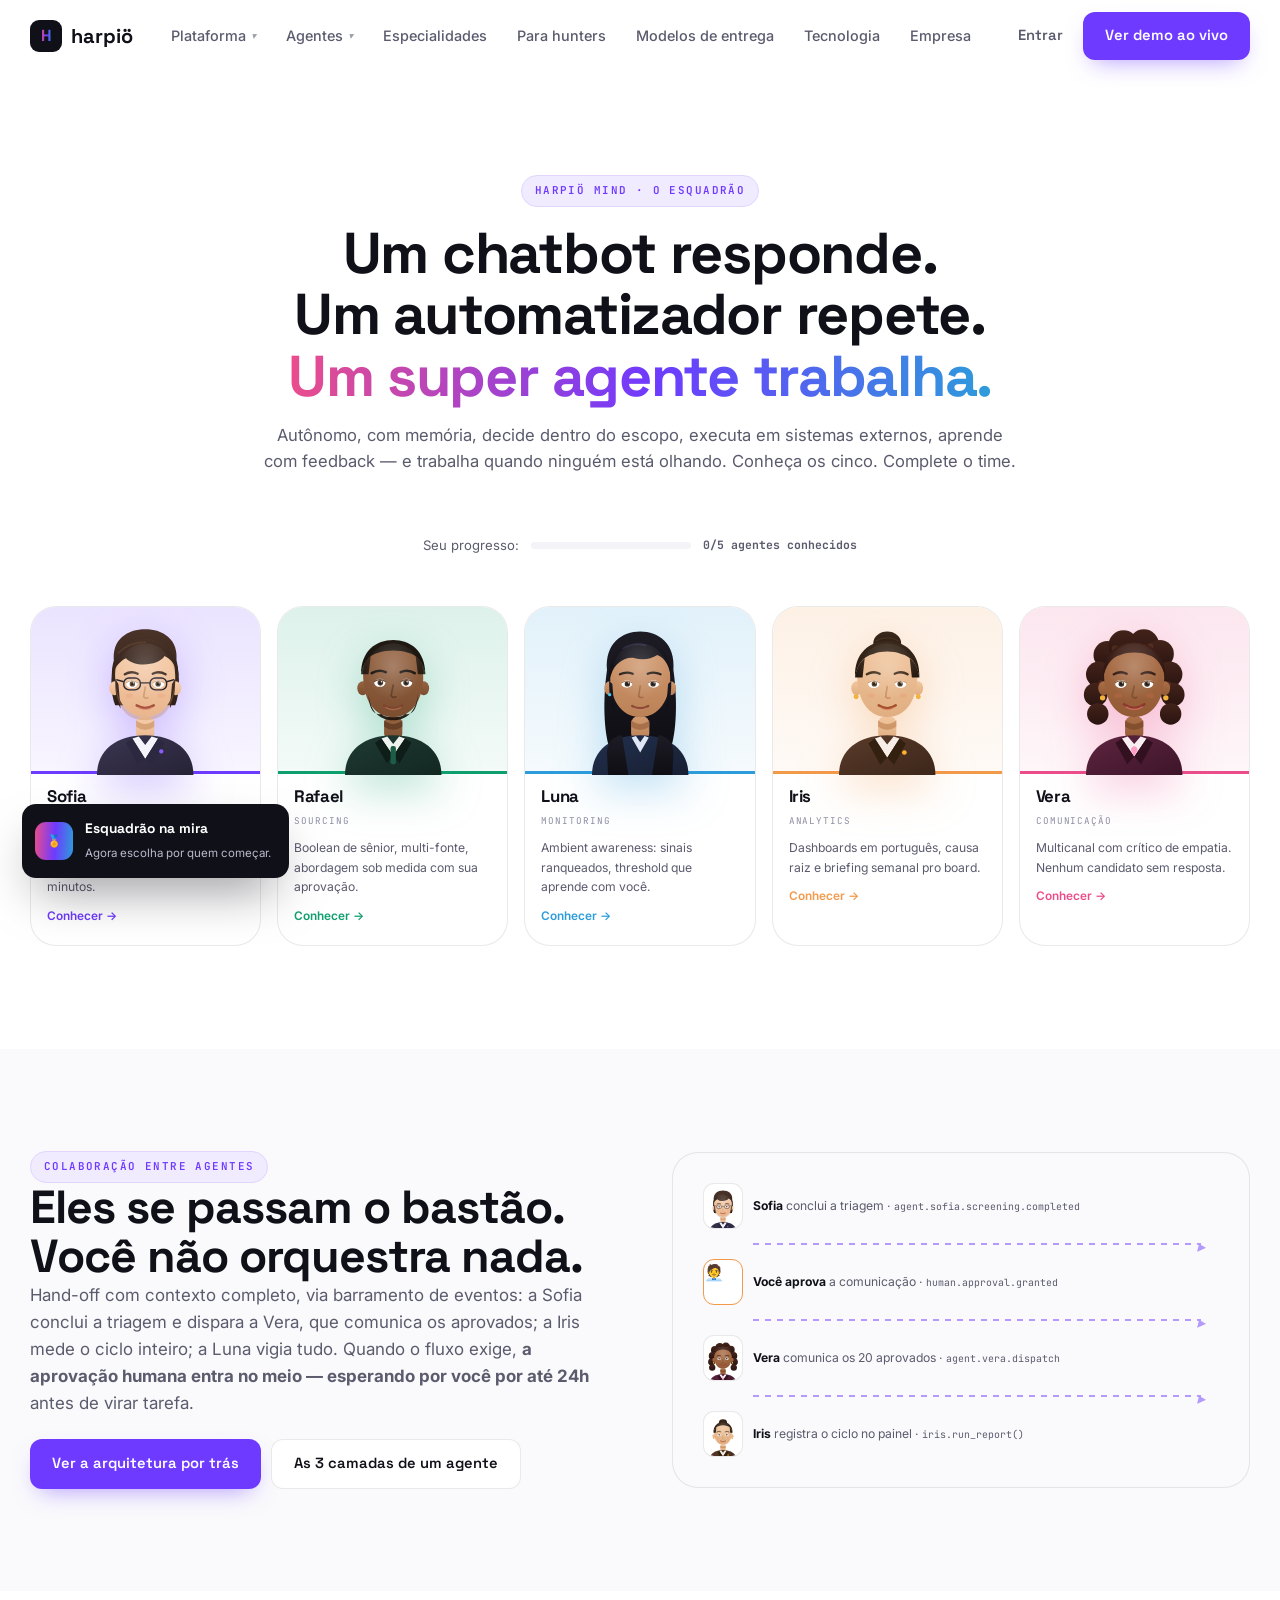
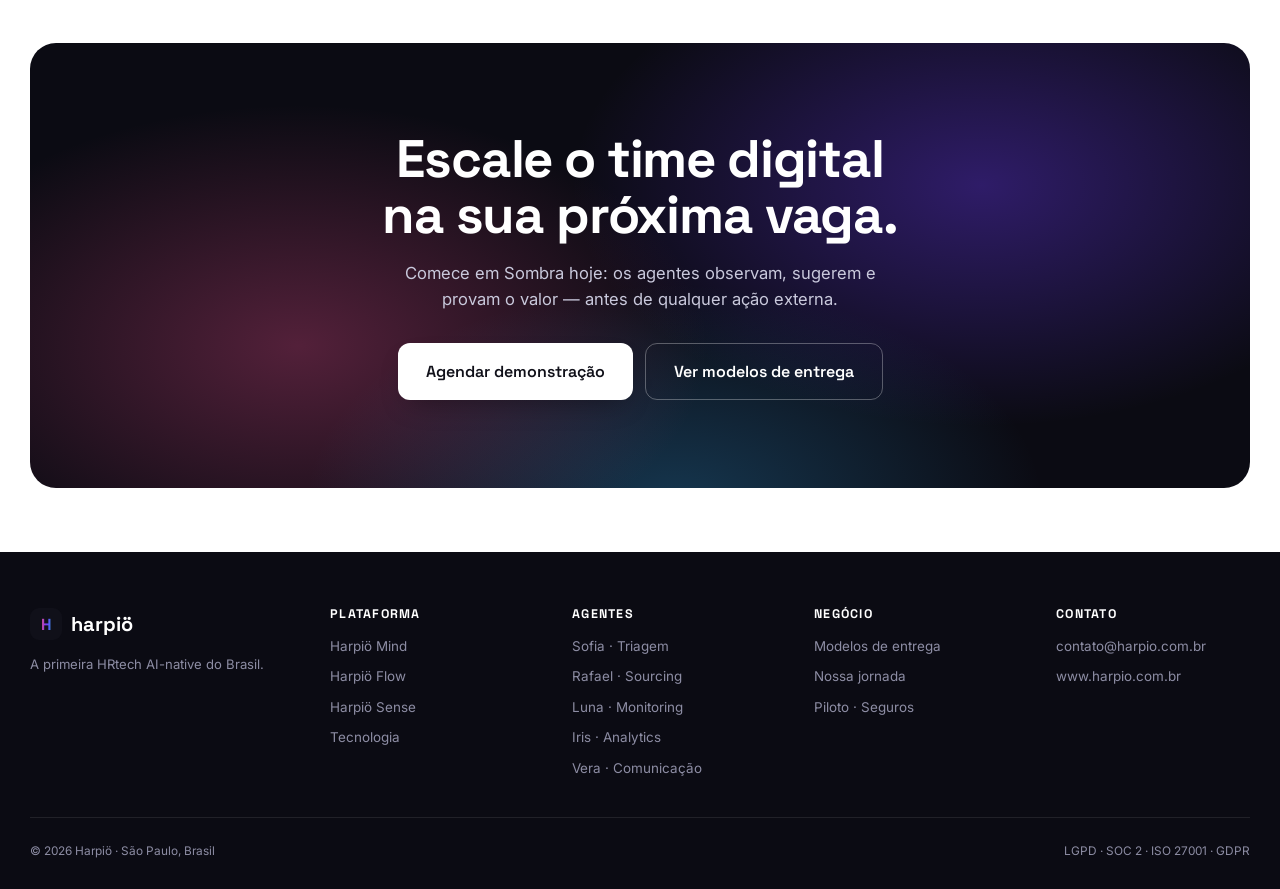
==== commit 8a311c5d: "Reposiciona como marketplace de talento (Software + Agentes + Hunters) Estudo do posicionamento Para" ====
--- a/agentes/index.html
+++ b/agentes/index.html
@@ -39,6 +39,8 @@
           <a href="vera.html"><span class="menu__face"><svg><use href="../assets/img/personas.svg#ps-vera"/></svg></span><span><b>Vera</b><span>Comunicação</span></span></a>
         </div>
       </div>
+      <a href="../especialidades.html">Especialidades</a>
+      <a href="../recrutadores.html">Para hunters</a>
       <a href="../modelos.html">Modelos de entrega</a>
       <a href="../tecnologia.html">Tecnologia</a>
       <a href="../empresa.html">Empresa</a>
--- a/assets/css/styles.css
+++ b/assets/css/styles.css
@@ -671,3 +671,199 @@
   .reveal { opacity: 1; transform: none; }
   .level.is-locked { filter: none; }
 }
+
+/* ════════════════════════════════════════════════════════════
+   v4 · POSICIONAMENTO MARKETPLACE (Software + Agentes + Hunters)
+   Estética: mega-plataforma de R&S, jovem e disruptiva.
+   Vídeo real (autoplay/scroll-scrub) + fallback sintético canvas.
+═════════════════════════════════════════════════════════════ */
+:root{ --hh:72px; --maxw:1240px; --ink-grad:linear-gradient(120deg,#0b0b13,#23123f 60%,#3a1d6e); }
+.wrap{ width:min(var(--maxw),100% - 44px); margin-inline:auto; }
+.wrap--tight{ width:min(960px,100% - 44px); margin-inline:auto; }
+
+/* ── tipografia de display ── */
+.kicker{ display:inline-flex; align-items:center; gap:8px; font-family:var(--fm); font-size:.7rem; font-weight:600; letter-spacing:.16em; text-transform:uppercase; color:var(--violet); }
+.kicker::before{ content:""; width:18px; height:1.5px; background:var(--violet); }
+.kicker--light{ color:#c9b8ff; } .kicker--light::before{ background:#c9b8ff; }
+.display{ font-family:var(--fd); font-weight:700; letter-spacing:-.035em; line-height:.98; font-size:clamp(2.7rem,6.6vw,5.6rem); }
+.display--md{ font-size:clamp(2.1rem,4.6vw,3.6rem); line-height:1.02; }
+.tint{ background:var(--grad); -webkit-background-clip:text; background-clip:text; -webkit-text-fill-color:transparent; }
+.balance{ text-wrap:balance; }
+
+/* ════════ NAV v4 ════════ */
+.nav4{ position:sticky; top:0; z-index:60; background:rgba(255,255,255,.72); backdrop-filter:saturate(1.4) blur(18px); -webkit-backdrop-filter:saturate(1.4) blur(18px); border-bottom:1px solid transparent; transition:border-color .3s,background .3s; }
+.nav4.is-stuck{ border-bottom-color:var(--line); }
+.nav4__in{ display:flex; align-items:center; gap:10px; height:var(--hh); }
+.nav4__logo{ display:flex; align-items:center; gap:9px; font-family:var(--fd); font-weight:700; font-size:1.32rem; letter-spacing:-.02em; }
+.nav4__logo .dotmark{ width:30px; height:30px; border-radius:9px; background:var(--ink-grad); display:grid; place-items:center; color:#fff; font-size:.95rem; position:relative; overflow:hidden; }
+.nav4__logo .dotmark::after{ content:"H"; background:var(--grad); -webkit-background-clip:text; background-clip:text; -webkit-text-fill-color:transparent; font-weight:700; }
+.nav4__seg{ display:flex; background:var(--surface); border:1px solid var(--line); border-radius:999px; padding:3px; margin-left:6px; }
+.nav4__seg a{ font-size:.82rem; font-weight:600; color:var(--soft); padding:6px 14px; border-radius:999px; transition:.2s; }
+.nav4__seg a.is-on{ background:#fff; color:var(--ink); box-shadow:var(--sh-soft); }
+.nav4__links{ display:flex; align-items:center; gap:2px; margin-left:auto; }
+.nav4__links > a, .nav4 .menu > button{ font-size:.9rem; font-weight:500; color:var(--soft); padding:8px 13px; border-radius:9px; display:flex; align-items:center; gap:5px; transition:.2s; }
+.nav4__links > a:hover, .nav4 .menu > button:hover{ background:var(--surface); color:var(--ink); }
+.nav4__act{ display:flex; align-items:center; gap:8px; margin-left:8px; }
+.burger4{ display:none; flex-direction:column; gap:5px; padding:9px; margin-left:auto; }
+.burger4 span{ width:22px; height:2px; background:var(--ink); border-radius:2px; transition:.25s; }
+
+/* ════════ VIDEO SYSTEM ════════ */
+.vstage{ position:relative; overflow:hidden; }
+.vlayer{ position:absolute; inset:0; width:100%; height:100%; object-fit:cover; z-index:0; opacity:0; transition:opacity .8s ease; }
+.vlayer.is-ready{ opacity:1; }
+.vcanvas{ position:absolute; inset:0; width:100%; height:100%; z-index:0; display:block; }
+.vscrim{ position:absolute; inset:0; z-index:1; pointer-events:none; }
+.vscrim--hero{ background:linear-gradient(180deg,rgba(255,255,255,.0) 0%,rgba(255,255,255,.55) 64%,#fff 100%),radial-gradient(120% 80% at 50% 0,rgba(110,58,255,.10),transparent 60%); }
+.vscrim--dark{ background:linear-gradient(180deg,rgba(8,8,15,.35),rgba(8,8,15,.78) 70%,#08080f 100%); }
+.vstage > .wrap, .vstage > .vcontent{ position:relative; z-index:2; }
+/* badge editorial discreto onde há vídeo */
+.vtag{ position:absolute; z-index:3; bottom:18px; right:20px; display:inline-flex; align-items:center; gap:7px; font-family:var(--fm); font-size:.62rem; letter-spacing:.1em; text-transform:uppercase; color:#fff; background:rgba(10,10,18,.45); border:1px solid rgba(255,255,255,.18); padding:6px 11px; border-radius:999px; backdrop-filter:blur(6px); }
+.vtag i{ width:6px; height:6px; border-radius:50%; background:var(--neon); box-shadow:0 0 8px var(--neon); animation:rec 1.6s infinite; }
+@keyframes rec{ 50%{ opacity:.3 } }
+
+/* ════════ HERO v4 ════════ */
+.hero4{ position:relative; min-height:clamp(560px,92vh,860px); display:flex; align-items:center; padding-top:48px; }
+.hero4 .vcanvas, .hero4 .vlayer{ z-index:0; }
+.hero4__in{ position:relative; z-index:2; display:grid; grid-template-columns:minmax(0,1.06fr) minmax(0,.94fr); gap:48px; align-items:center; width:min(var(--maxw),100% - 44px); margin-inline:auto; }
+.hero4__pill{ display:inline-flex; align-items:center; gap:10px; background:rgba(255,255,255,.7); border:1px solid var(--line); border-radius:999px; padding:6px 6px 6px 14px; font-size:.78rem; font-weight:600; color:var(--ink-2); box-shadow:var(--sh-soft); backdrop-filter:blur(6px); }
+.hero4__pill b{ background:var(--ink); color:#fff; font-size:.66rem; padding:4px 10px; border-radius:999px; }
+.hero4 h1{ margin:20px 0 18px; }
+.hero4__sub{ font-size:clamp(1.04rem,1.5vw,1.22rem); color:var(--ink-2); max-width:33ch; }
+.hero4__cta{ display:flex; flex-wrap:wrap; gap:12px; margin-top:28px; }
+.hero4__trust{ margin-top:34px; display:flex; align-items:center; gap:14px; font-size:.8rem; color:var(--faint); }
+.hero4__trust .faces{ display:flex; } .hero4__trust .faces span{ width:30px; height:30px; border-radius:50%; border:2px solid #fff; overflow:hidden; margin-left:-9px; background:var(--surface); box-shadow:var(--sh-soft); }
+.hero4__trust .faces span:first-child{ margin-left:0 } .hero4__trust .faces svg{ width:100%; height:130%; }
+/* painel de produto "vivo" no hero */
+.hero4__panel{ position:relative; }
+.glasscard{ position:relative; background:rgba(255,255,255,.78); border:1px solid rgba(255,255,255,.7); box-shadow:0 30px 80px -30px rgba(16,16,25,.4); border-radius:20px; backdrop-filter:blur(16px); overflow:hidden; }
+.glasscard__bar{ display:flex; align-items:center; gap:8px; padding:11px 15px; border-bottom:1px solid var(--line); background:rgba(250,250,252,.6); }
+.glasscard__bar .d{ width:9px; height:9px; border-radius:50%; } .glasscard__bar .d:nth-child(1){background:#ff5f57}.glasscard__bar .d:nth-child(2){background:#febc2e}.glasscard__bar .d:nth-child(3){background:#28c840}
+.glasscard__tab{ margin-left:8px; font-family:var(--fm); font-size:.64rem; color:var(--faint); }
+.glasscard__live{ margin-left:auto; font-family:var(--fm); font-size:.58rem; color:var(--green); display:flex; align-items:center; gap:5px; } .glasscard__live i{ width:6px; height:6px; border-radius:50%; background:var(--green); animation:rec 1.6s infinite; }
+
+/* mini stat row */
+.statline{ display:flex; flex-wrap:wrap; gap:0; margin-top:0; border-top:1px solid var(--line); }
+.statline .s{ flex:1; min-width:130px; padding:18px 4px; border-right:1px solid var(--line); }
+.statline .s:last-child{ border-right:0 }
+.statline b{ font-family:var(--fd); font-size:clamp(1.5rem,2.4vw,2.1rem); letter-spacing:-.02em; display:block; line-height:1; }
+.statline span{ font-size:.76rem; color:var(--faint); }
+
+/* ════════ LOGOS ════════ */
+.logos4{ padding:30px 0; }
+.logos4__lab{ text-align:center; font-size:.72rem; letter-spacing:.14em; text-transform:uppercase; color:var(--faint); margin-bottom:18px; }
+.logos4__row{ display:flex; flex-wrap:wrap; justify-content:center; align-items:center; gap:18px 44px; }
+.logos4__row span{ font-family:var(--fd); font-weight:600; font-size:1.15rem; color:#b7b7c6; transition:color .25s; }
+.logos4__row span:hover{ color:var(--ink); }
+
+/* ════════ SECTION SHELL ════════ */
+.sec{ padding:clamp(72px,9vw,128px) 0; }
+.sec--pad-sm{ padding:clamp(48px,6vw,84px) 0; }
+.sec--ink{ background:var(--dark); color:var(--dtext); }
+.sec--ink h2,.sec--ink h3{ color:#fff } .sec--ink .lead{ color:var(--dsoft) }
+.sechead{ max-width:780px; }
+.sechead--center{ margin-inline:auto; text-align:center; }
+.sechead h2{ margin-top:16px; } .sechead .lead{ margin-top:16px; font-size:1.1rem; color:var(--soft); }
+
+/* ════════ TRIO (Software · Agentes · Hunters) ════════ */
+.trio{ display:grid; grid-template-columns:repeat(3,1fr); gap:18px; margin-top:46px; }
+.tcard4{ position:relative; border:1px solid var(--line); border-radius:22px; padding:28px; background:#fff; overflow:hidden; transition:transform .3s,box-shadow .3s; min-height:340px; display:flex; flex-direction:column; }
+.tcard4:hover{ transform:translateY(-6px); box-shadow:var(--sh); }
+.tcard4__no{ font-family:var(--fm); font-size:.66rem; color:var(--faint); }
+.tcard4__ico{ width:46px; height:46px; border-radius:13px; display:grid; place-items:center; color:#fff; margin:6px 0 16px; }
+.tcard4 h3{ font-size:1.4rem; } .tcard4 p{ font-size:.93rem; color:var(--soft); margin-top:8px; }
+.tcard4__list{ margin-top:16px; display:flex; flex-direction:column; gap:7px; }
+.tcard4__list li{ position:relative; padding-left:22px; font-size:.84rem; color:var(--ink-2); }
+.tcard4__list li::before{ content:""; position:absolute; left:0; top:7px; width:12px; height:12px; border-radius:4px; background:var(--ac,#6e3aff); opacity:.85; }
+.tcard4__foot{ margin-top:auto; padding-top:18px; }
+.tcard4__link{ font-weight:600; font-size:.86rem; color:var(--ac,#6e3aff); display:inline-flex; gap:6px; align-items:center; }
+.tcard4--sw{ --ac:#2d9cdb } .tcard4--ag{ --ac:#6e3aff } .tcard4--hu{ --ac:#eb4d8b }
+.tcard4__glow{ position:absolute; inset:-40% 40% 60% -40%; background:radial-gradient(circle,color-mix(in srgb,var(--ac) 26%,transparent),transparent 65%); pointer-events:none; opacity:.5; }
+
+/* ════════ HOW IT WORKS (scroll-scrub canvas) ════════ */
+.steps4{ position:relative; }
+.steps4__sticky{ position:sticky; top:var(--hh); height:calc(100vh - var(--hh)); display:flex; align-items:center; overflow:hidden; }
+.steps4__canvaswrap{ position:absolute; inset:0; }
+.steps4__grid{ position:relative; z-index:2; width:min(var(--maxw),100% - 44px); margin-inline:auto; display:grid; grid-template-columns:1fr 1fr; gap:40px; align-items:center; }
+.steps4__rail{ display:flex; flex-direction:column; gap:14px; }
+.step4{ border:1px solid var(--line); background:rgba(255,255,255,.7); border-radius:16px; padding:18px 20px; backdrop-filter:blur(8px); opacity:.45; transform:translateY(6px); transition:.5s; }
+.step4.is-on{ opacity:1; transform:none; border-color:color-mix(in srgb,var(--violet) 40%,transparent); box-shadow:var(--sh-soft); }
+.step4 .n{ font-family:var(--fm); font-size:.66rem; color:var(--violet); font-weight:700; }
+.step4 h3{ font-size:1.25rem; margin:6px 0 6px; } .step4 p{ font-size:.9rem; color:var(--soft); }
+.steps4__scrollzone{ height:300vh; } /* dá curso à rolagem */
+
+/* ════════ ESPECIALIDADES ════════ */
+.spec{ display:grid; grid-template-columns:repeat(3,1fr); gap:14px; margin-top:42px; }
+.speccard{ border:1px solid var(--line); border-radius:16px; padding:20px; transition:.25s; background:#fff; }
+.speccard:hover{ border-color:color-mix(in srgb,var(--violet) 35%,transparent); transform:translateY(-4px); box-shadow:var(--sh-soft); }
+.speccard h4{ font-size:1.02rem; display:flex; align-items:center; gap:9px; }
+.speccard h4 i{ width:9px; height:9px; border-radius:3px; background:var(--ac,#6e3aff); }
+.speccard p{ font-size:.8rem; color:var(--soft); margin-top:8px; }
+.speccard b{ font-family:var(--fm); font-size:.66rem; color:var(--faint); }
+
+/* ════════ MARKETPLACE 2 LADOS ════════ */
+.mkt{ display:grid; grid-template-columns:1fr 1fr; gap:18px; }
+.mside{ position:relative; border-radius:24px; padding:36px; overflow:hidden; min-height:380px; display:flex; flex-direction:column; }
+.mside--co{ background:linear-gradient(160deg,#f4f0ff,#fff); border:1px solid var(--line); }
+.mside--hu{ background:var(--ink-grad); color:#fff; }
+.mside h3{ font-size:1.7rem; } .mside--hu h3{ color:#fff }
+.mside p{ margin-top:10px; font-size:.95rem; color:var(--soft); max-width:36ch; } .mside--hu p{ color:#c7c3da }
+.mside ul{ margin-top:18px; display:flex; flex-direction:column; gap:9px; }
+.mside li{ position:relative; padding-left:24px; font-size:.88rem; } .mside--hu li{ color:#e6e3f5 }
+.mside li::before{ content:"→"; position:absolute; left:0; color:var(--violet); font-weight:700 } .mside--hu li::before{ color:var(--neon) }
+.mside .btn{ margin-top:auto; align-self:flex-start; }
+.mside__big{ position:absolute; right:-10px; bottom:-14px; font-family:var(--fd); font-weight:700; font-size:8rem; line-height:.7; opacity:.06; pointer-events:none; }
+
+/* ════════ TESE (statement) ════════ */
+.thesis{ position:relative; }
+.thesis__q{ font-family:var(--fd); font-weight:700; letter-spacing:-.03em; line-height:1.04; font-size:clamp(1.9rem,4.2vw,3.4rem); max-width:20ch; }
+.thesis__q em{ font-style:normal; background:var(--grad); -webkit-background-clip:text; background-clip:text; -webkit-text-fill-color:transparent; }
+.thesis__src{ margin-top:22px; font-size:.86rem; color:var(--dsoft); }
+.thesis__split{ display:grid; grid-template-columns:1fr 1fr; gap:14px; margin-top:38px; }
+.thesis__col{ border:1px solid var(--dline); border-radius:16px; padding:22px; }
+.thesis__col b{ font-family:var(--fm); font-size:.64rem; text-transform:uppercase; letter-spacing:.12em; }
+.thesis__col--i b{ color:var(--neon) } .thesis__col--j b{ color:#c9b8ff }
+.thesis__col p{ margin-top:8px; font-size:.86rem; color:var(--dsoft); }
+
+/* ════════ ÍNDICE DE DENSIDADE ════════ */
+.tdi{ display:grid; grid-template-columns:.95fr 1.05fr; gap:46px; align-items:center; }
+.tdi__board{ border:1px solid var(--dline); border-radius:20px; overflow:hidden; background:var(--dark-2); }
+.tdi__row{ display:grid; grid-template-columns:30px 1fr auto; gap:12px; align-items:center; padding:13px 18px; border-bottom:1px solid var(--dline); font-size:.86rem; }
+.tdi__row:last-child{ border-bottom:0 } .tdi__row .rk{ font-family:var(--fm); color:var(--faint) }
+.tdi__row .co{ color:#fff; font-weight:600 } .tdi__row .sc{ font-family:var(--fm); color:var(--neon) }
+.tdi__row .bar{ grid-column:1/-1; height:5px; border-radius:99px; background:rgba(255,255,255,.07); overflow:hidden }
+.tdi__row .bar i{ display:block; height:100%; background:var(--grad); border-radius:99px; width:0; transition:width 1.1s cubic-bezier(.22,1,.36,1) }
+
+/* ════════ CTA FINAL v4 ════════ */
+.cta4{ position:relative; border-radius:30px; overflow:hidden; text-align:center; padding:clamp(56px,8vw,104px) 24px; color:#fff; }
+.cta4 .vscrim{ background:linear-gradient(180deg,rgba(11,11,19,.5),rgba(11,11,19,.82)) }
+.cta4 h2{ position:relative; z-index:2; color:#fff; font-size:clamp(2.2rem,5vw,3.8rem) }
+.cta4 p{ position:relative; z-index:2; margin:16px auto 0; max-width:46ch; color:#cdc9e0 }
+.cta4__act{ position:relative; z-index:2; display:flex; gap:12px; justify-content:center; flex-wrap:wrap; margin-top:30px }
+
+/* ════════ util ════════ */
+.btn--xl{ padding:16px 30px; font-size:1.02rem; border-radius:13px; }
+.btn--neon{ background:var(--neon); color:#06281c; } .btn--neon:hover{ box-shadow:0 14px 30px -12px rgba(61,220,151,.5) }
+.up{ opacity:0; transform:translateY(26px); transition:opacity .7s ease,transform .7s cubic-bezier(.22,1,.36,1); }
+.up.is-in{ opacity:1; transform:none; }
+.u1{transition-delay:.07s}.u2{transition-delay:.14s}.u3{transition-delay:.21s}.u4{transition-delay:.28s}
+
+/* ════════ responsivo v4 ════════ */
+@media (max-width:980px){
+  .hero4__in{ grid-template-columns:1fr; gap:34px; }
+  .trio,.spec,.thesis__split,.thesis__pre{ grid-template-columns:1fr; }
+  .mkt,.tdi,.steps4__grid{ grid-template-columns:1fr; }
+  .steps4__sticky{ position:relative; height:auto; padding:40px 0; } .steps4__scrollzone{ height:auto; }
+  .nav4__seg{ display:none; }
+}
+@media (max-width:760px){
+  .nav4__links,.nav4__act{ display:none; }
+  .burger4{ display:flex; }
+  .nav4__links.is-open{ display:flex; flex-direction:column; align-items:stretch; position:fixed; inset:var(--hh) 0 auto 0; background:#fff; border-bottom:1px solid var(--line); padding:14px 22px 22px; gap:2px; box-shadow:var(--sh); }
+  .nav4__links.is-open > a, .nav4__links.is-open .menu > button{ padding:13px 6px; font-size:1.02rem; border-bottom:1px solid var(--line); width:100%; }
+  .nav4__links.is-open .menu__panel{ position:static; opacity:1; visibility:visible; transform:none; box-shadow:none; border:none; padding-left:12px; }
+  .statline .s{ min-width:46%; border-bottom:1px solid var(--line); }
+  .spec{ grid-template-columns:1fr; }
+}
+@media (prefers-reduced-motion: reduce){
+  .up{ opacity:1; transform:none; } .vlayer{ opacity:1; }
+}
